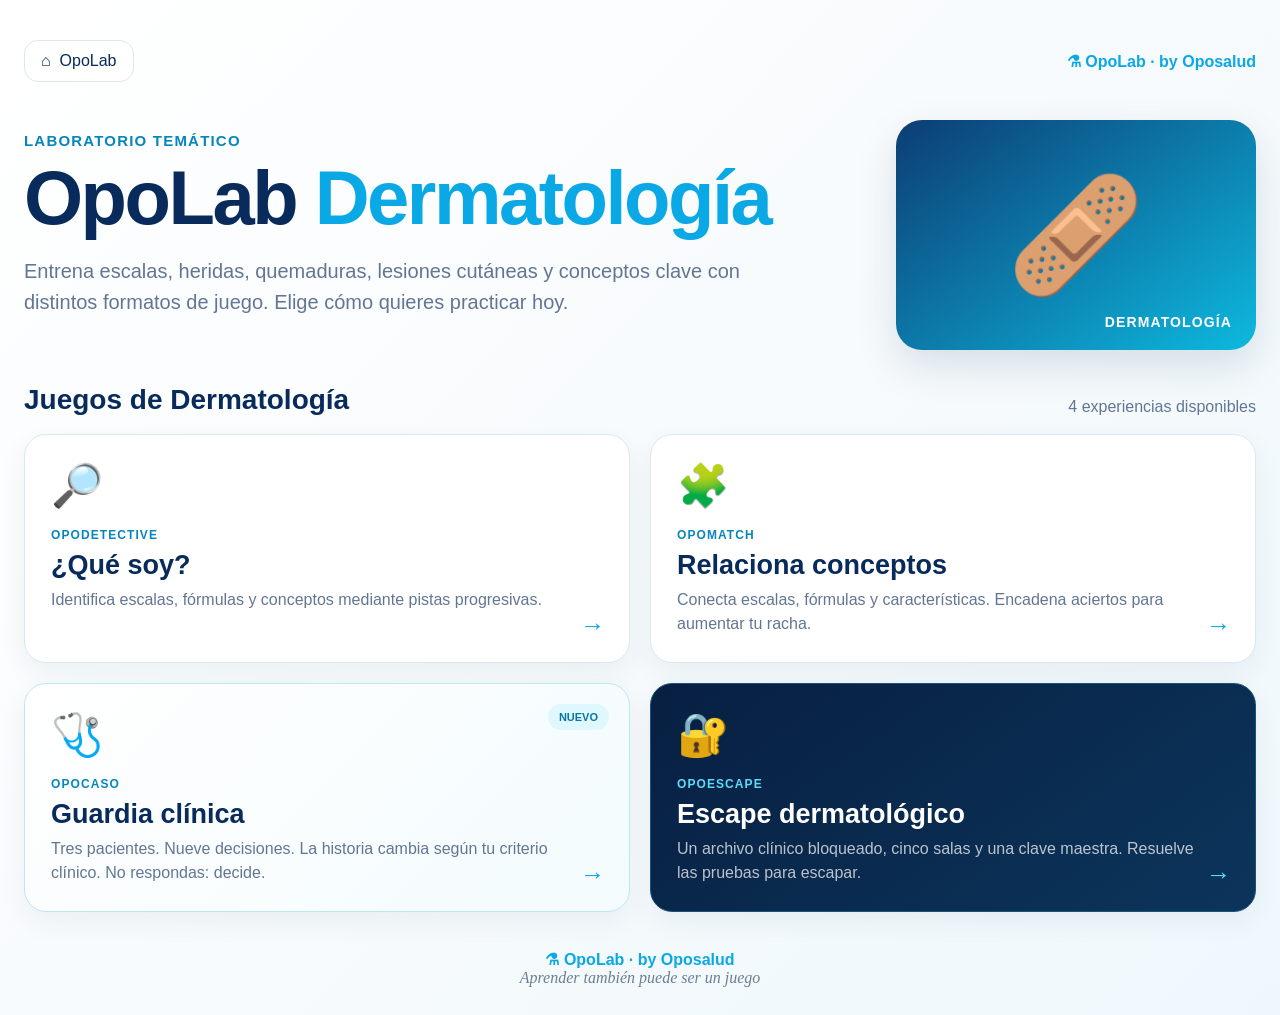
==== dermatologia/index.html @ c5df3581 "Launch OpoCaso from Dermatologia hub" ====
<!doctype html><html lang="es"><head><meta charset="utf-8"><meta name="viewport" content="width=device-width,initial-scale=1"><title>OpoLab Dermatología · by Oposalud</title><style>:root{--navy:#082b5c;--blue:#0aa8e5;--muted:#627694;--bg:#f6fafc;--line:#dce8ef}*{box-sizing:border-box}body{margin:0;background:linear-gradient(135deg,#fff 0%,var(--bg) 58%,#eef8fc 100%);font-family:Inter,"Segoe UI",Arial,sans-serif;color:var(--navy);min-height:100vh}.wrap{width:min(1320px,calc(100% - 48px));margin:0 auto;padding:40px 0 28px}.topbar{display:flex;justify-content:space-between;align-items:center;margin-bottom:38px}.back{color:var(--navy);text-decoration:none;background:white;border:1px solid var(--line);border-radius:14px;padding:11px 16px}.brand{font-weight:900;color:var(--blue)}.hero{display:grid;grid-template-columns:1fr 360px;gap:34px;align-items:center;margin-bottom:34px}.eyebrow{color:#0786bc;font-size:15px;font-weight:900;letter-spacing:.08em;text-transform:uppercase}.hero h1{font-size:clamp(48px,6vw,76px);line-height:.98;margin:12px 0 14px;letter-spacing:-2.5px}.hero h1 span{color:var(--blue)}.hero p{font-size:20px;line-height:1.55;color:var(--muted);max-width:720px}.visual{height:230px;border-radius:26px;background:linear-gradient(145deg,#0c3d74,#0db9df);display:flex;align-items:center;justify-content:center;box-shadow:0 16px 40px rgba(8,43,92,.13);font-size:112px;position:relative}.visual:after{content:'DERMATOLOGÍA';position:absolute;bottom:20px;right:24px;color:white;font-weight:900;letter-spacing:.08em;font-size:14px}.sectionTitle{display:flex;justify-content:space-between;align-items:end;margin:22px 0 18px}.sectionTitle h2{font-size:28px;margin:0}.sectionTitle span{color:var(--muted)}.games{display:grid;grid-template-columns:repeat(2,minmax(0,1fr));gap:20px}.game{display:block;text-decoration:none;background:white;border:1px solid var(--line);border-radius:22px;padding:26px;box-shadow:0 10px 28px rgba(8,43,92,.06);transition:.2s;min-height:210px;position:relative}.game.active:hover{transform:translateY(-3px);box-shadow:0 18px 38px rgba(8,43,92,.10);border-color:#a6dff0}.gameIcon{font-size:42px}.tag{display:inline-block;margin-top:18px;color:#0786bc;font-size:12px;font-weight:900;letter-spacing:.09em;text-transform:uppercase}.game h3{font-size:27px;margin:7px 0;color:var(--navy)}.game p{color:var(--muted);line-height:1.5;margin:0;max-width:520px}.arrow{position:absolute;right:24px;bottom:22px;color:var(--blue);font-size:25px;font-weight:900}.escape{background:linear-gradient(145deg,#071f42,#0c355b);border-color:#1b547b}.escape h3,.escape p{color:white}.escape p{opacity:.72}.escape .tag,.escape .arrow{color:#5cdbfa}.newBadge{position:absolute;right:20px;top:20px;background:#dff8ff;color:#0876a4;border-radius:999px;padding:7px 11px;font-size:11px;font-weight:900}.caseCard{background:linear-gradient(135deg,#fff,#f3fbfd);border-color:#bde7f3}.foot{text-align:center;color:var(--blue);font-weight:900;margin-top:38px}.foot em{display:block;color:#6c7e93;font-family:"Segoe Print","Comic Sans MS",cursive;font-weight:400}@media(max-width:850px){.wrap{width:calc(100% - 28px);padding-top:22px}.hero{grid-template-columns:1fr}.visual{height:180px}.games{grid-template-columns:1fr}}</style></head><body><div class="wrap"><div class="topbar"><a class="back" href="../">⌂ &nbsp;OpoLab</a><div class="brand">⚗ OpoLab · by Oposalud</div></div><section class="hero"><div><div class="eyebrow">Laboratorio temático</div><h1>OpoLab <span>Dermatología</span></h1><p>Entrena escalas, heridas, quemaduras, lesiones cutáneas y conceptos clave con distintos formatos de juego. Elige cómo quieres practicar hoy.</p></div><div class="visual">🩹</div></section><div class="sectionTitle"><h2>Juegos de Dermatología</h2><span>4 experiencias disponibles</span></div><section class="games"><a class="game active" href="../juegos/opodetective-dermatologia/"><div class="gameIcon">🔎</div><div class="tag">OpoDetective</div><h3>¿Qué soy?</h3><p>Identifica escalas, fórmulas y conceptos mediante pistas progresivas.</p><div class="arrow">→</div></a><a class="game active" href="../juegos/opomatch-dermatologia/"><div class="gameIcon">🧩</div><div class="tag">OpoMatch</div><h3>Relaciona conceptos</h3><p>Conecta escalas, fórmulas y características. Encadena aciertos para aumentar tu racha.</p><div class="arrow">→</div></a><a class="game active caseCard" href="../juegos/opocaso-dermatologia/"><span class="newBadge">NUEVO</span><div class="gameIcon">🩺</div><div class="tag">OpoCaso</div><h3>Guardia clínica</h3><p>Tres pacientes. Nueve decisiones. La historia cambia según tu criterio clínico. No respondas: decide.</p><div class="arrow">→</div></a><a class="game active escape" href="../juegos/opoescape-dermatologia/"><div class="gameIcon">🔐</div><div class="tag">OpoEscape</div><h3>Escape dermatológico</h3><p>Un archivo clínico bloqueado, cinco salas y una clave maestra. Resuelve las pruebas para escapar.</p><div class="arrow">→</div></a></section><div class="foot">⚗ OpoLab · by Oposalud<em>Aprender también puede ser un juego</em></div></div></body></html>
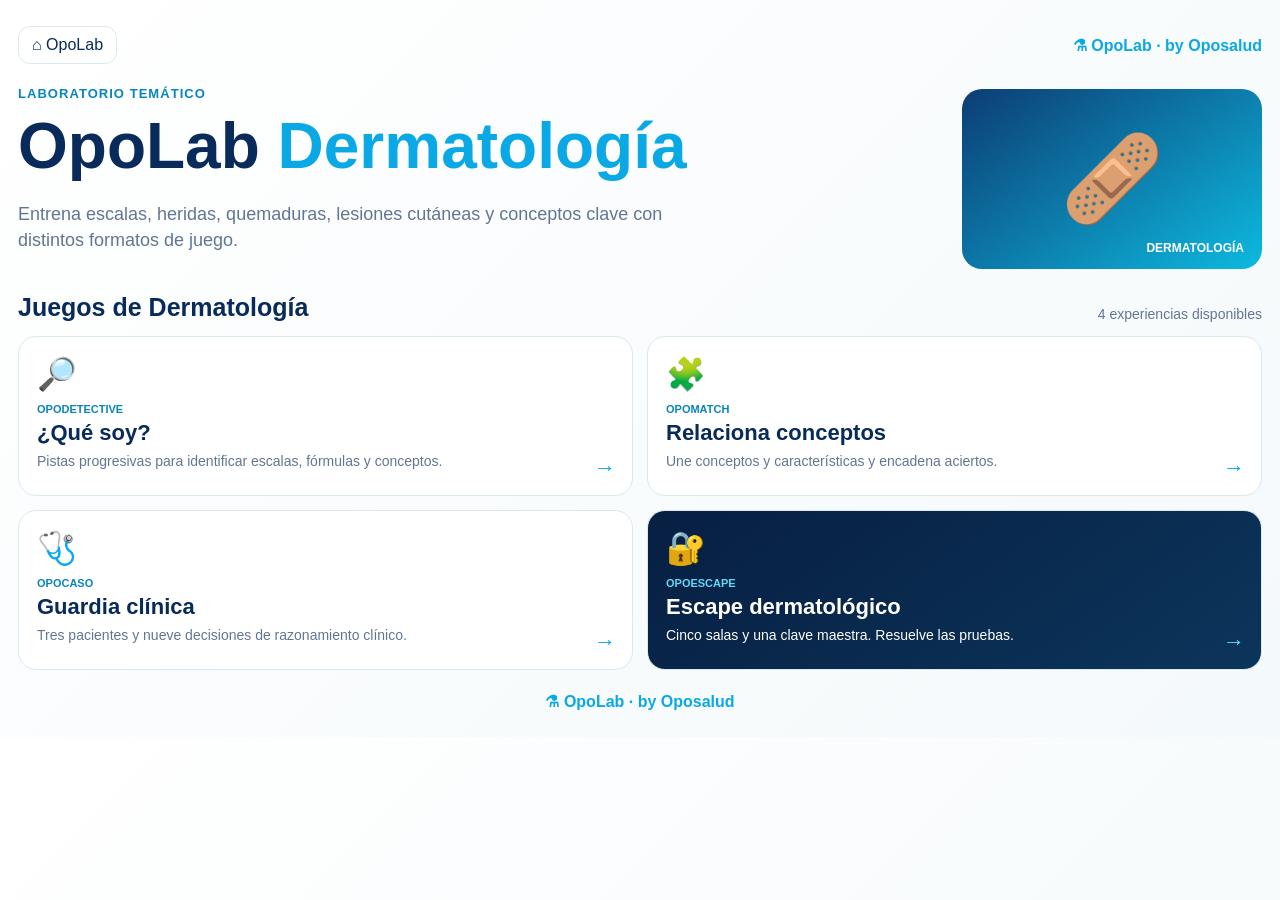
==== commit 0e699104: "Compact Dermatologia hub inside Oposalud" ====
--- a/dermatologia/index.html
+++ b/dermatologia/index.html
@@ -1 +1 @@
-<!doctype html><html lang="es"><head><meta charset="utf-8"><meta name="viewport" content="width=device-width,initial-scale=1"><title>OpoLab Dermatología · by Oposalud</title><style>:root{--navy:#082b5c;--blue:#0aa8e5;--muted:#627694;--bg:#f6fafc;--line:#dce8ef}*{box-sizing:border-box}body{margin:0;background:linear-gradient(135deg,#fff 0%,var(--bg) 58%,#eef8fc 100%);font-family:Inter,"Segoe UI",Arial,sans-serif;color:var(--navy);min-height:100vh}.wrap{width:min(1320px,calc(100% - 48px));margin:0 auto;padding:40px 0 28px}.topbar{display:flex;justify-content:space-between;align-items:center;margin-bottom:38px}.back{color:var(--navy);text-decoration:none;background:white;border:1px solid var(--line);border-radius:14px;padding:11px 16px}.brand{font-weight:900;color:var(--blue)}.hero{display:grid;grid-template-columns:1fr 360px;gap:34px;align-items:center;margin-bottom:34px}.eyebrow{color:#0786bc;font-size:15px;font-weight:900;letter-spacing:.08em;text-transform:uppercase}.hero h1{font-size:clamp(48px,6vw,76px);line-height:.98;margin:12px 0 14px;letter-spacing:-2.5px}.hero h1 span{color:var(--blue)}.hero p{font-size:20px;line-height:1.55;color:var(--muted);max-width:720px}.visual{height:230px;border-radius:26px;background:linear-gradient(145deg,#0c3d74,#0db9df);display:flex;align-items:center;justify-content:center;box-shadow:0 16px 40px rgba(8,43,92,.13);font-size:112px;position:relative}.visual:after{content:'DERMATOLOGÍA';position:absolute;bottom:20px;right:24px;color:white;font-weight:900;letter-spacing:.08em;font-size:14px}.sectionTitle{display:flex;justify-content:space-between;align-items:end;margin:22px 0 18px}.sectionTitle h2{font-size:28px;margin:0}.sectionTitle span{color:var(--muted)}.games{display:grid;grid-template-columns:repeat(2,minmax(0,1fr));gap:20px}.game{display:block;text-decoration:none;background:white;border:1px solid var(--line);border-radius:22px;padding:26px;box-shadow:0 10px 28px rgba(8,43,92,.06);transition:.2s;min-height:210px;position:relative}.game.active:hover{transform:translateY(-3px);box-shadow:0 18px 38px rgba(8,43,92,.10);border-color:#a6dff0}.gameIcon{font-size:42px}.tag{display:inline-block;margin-top:18px;color:#0786bc;font-size:12px;font-weight:900;letter-spacing:.09em;text-transform:uppercase}.game h3{font-size:27px;margin:7px 0;color:var(--navy)}.game p{color:var(--muted);line-height:1.5;margin:0;max-width:520px}.arrow{position:absolute;right:24px;bottom:22px;color:var(--blue);font-size:25px;font-weight:900}.escape{background:linear-gradient(145deg,#071f42,#0c355b);border-color:#1b547b}.escape h3,.escape p{color:white}.escape p{opacity:.72}.escape .tag,.escape .arrow{color:#5cdbfa}.newBadge{position:absolute;right:20px;top:20px;background:#dff8ff;color:#0876a4;border-radius:999px;padding:7px 11px;font-size:11px;font-weight:900}.caseCard{background:linear-gradient(135deg,#fff,#f3fbfd);border-color:#bde7f3}.foot{text-align:center;color:var(--blue);font-weight:900;margin-top:38px}.foot em{display:block;color:#6c7e93;font-family:"Segoe Print","Comic Sans MS",cursive;font-weight:400}@media(max-width:850px){.wrap{width:calc(100% - 28px);padding-top:22px}.hero{grid-template-columns:1fr}.visual{height:180px}.games{grid-template-columns:1fr}}</style></head><body><div class="wrap"><div class="topbar"><a class="back" href="../">⌂ &nbsp;OpoLab</a><div class="brand">⚗ OpoLab · by Oposalud</div></div><section class="hero"><div><div class="eyebrow">Laboratorio temático</div><h1>OpoLab <span>Dermatología</span></h1><p>Entrena escalas, heridas, quemaduras, lesiones cutáneas y conceptos clave con distintos formatos de juego. Elige cómo quieres practicar hoy.</p></div><div class="visual">🩹</div></section><div class="sectionTitle"><h2>Juegos de Dermatología</h2><span>4 experiencias disponibles</span></div><section class="games"><a class="game active" href="../juegos/opodetective-dermatologia/"><div class="gameIcon">🔎</div><div class="tag">OpoDetective</div><h3>¿Qué soy?</h3><p>Identifica escalas, fórmulas y conceptos mediante pistas progresivas.</p><div class="arrow">→</div></a><a class="game active" href="../juegos/opomatch-dermatologia/"><div class="gameIcon">🧩</div><div class="tag">OpoMatch</div><h3>Relaciona conceptos</h3><p>Conecta escalas, fórmulas y características. Encadena aciertos para aumentar tu racha.</p><div class="arrow">→</div></a><a class="game active caseCard" href="../juegos/opocaso-dermatologia/"><span class="newBadge">NUEVO</span><div class="gameIcon">🩺</div><div class="tag">OpoCaso</div><h3>Guardia clínica</h3><p>Tres pacientes. Nueve decisiones. La historia cambia según tu criterio clínico. No respondas: decide.</p><div class="arrow">→</div></a><a class="game active escape" href="../juegos/opoescape-dermatologia/"><div class="gameIcon">🔐</div><div class="tag">OpoEscape</div><h3>Escape dermatológico</h3><p>Un archivo clínico bloqueado, cinco salas y una clave maestra. Resuelve las pruebas para escapar.</p><div class="arrow">→</div></a></section><div class="foot">⚗ OpoLab · by Oposalud<em>Aprender también puede ser un juego</em></div></div></body></html>+<!doctype html><html lang="es"><head><meta charset="utf-8"><meta name="viewport" content="width=device-width,initial-scale=1"><title>OpoLab Dermatología</title><style>:root{--n:#082b5c;--b:#0aa8e5;--m:#627694;--l:#dce8ef}*{box-sizing:border-box}body{margin:0;background:linear-gradient(135deg,#fff,#f4f9fb);font-family:Inter,"Segoe UI",Arial,sans-serif;color:var(--n)}.wrap{width:min(1280px,calc(100% - 36px));margin:auto;padding:26px 0}.topbar{display:flex;justify-content:space-between;align-items:center;margin-bottom:22px}.back{color:var(--n);text-decoration:none;background:#fff;border:1px solid var(--l);border-radius:12px;padding:9px 13px}.brand{color:var(--b);font-weight:900}.hero{display:grid;grid-template-columns:1fr 300px;gap:24px;align-items:center;margin-bottom:22px}.eyebrow{color:#0786bc;font-size:13px;font-weight:900;letter-spacing:.08em}.hero h1{font-size:clamp(42px,5vw,64px);margin:8px 0;color:var(--n)}.hero h1 span{color:var(--b)}.hero p{font-size:18px;line-height:1.45;color:var(--m);max-width:700px}.visual{height:180px;border-radius:20px;background:linear-gradient(145deg,#0c3d74,#0db9df);display:grid;place-items:center;font-size:84px;position:relative}.visual:after{content:'DERMATOLOGÍA';position:absolute;right:18px;bottom:14px;color:#fff;font-size:12px;font-weight:900}.sectionTitle{display:flex;justify-content:space-between;align-items:end;margin:14px 0}.sectionTitle h2{font-size:25px;margin:0}.sectionTitle span{color:var(--m);font-size:14px}.games{display:grid;grid-template-columns:repeat(2,minmax(0,1fr));gap:14px}.game{display:block;text-decoration:none;background:#fff;border:1px solid var(--l);border-radius:18px;padding:18px;min-height:160px;position:relative}.gameIcon{font-size:32px}.tag{display:block;margin-top:10px;color:#0786bc;font-size:11px;font-weight:900}.game h3{font-size:22px;margin:5px 0;color:var(--n)}.game p{color:var(--m);font-size:14px;line-height:1.45;margin:0;padding-right:24px}.arrow{position:absolute;right:16px;bottom:14px;color:var(--b);font-size:22px}.escape{background:linear-gradient(145deg,#071f42,#0c355b)}.escape h3,.escape p{color:#fff}.escape .tag,.escape .arrow{color:#5cdbfa}.foot{text-align:center;color:var(--b);font-weight:900;margin-top:22px}@media(max-width:800px){.hero{grid-template-columns:1fr}.visual{height:130px}.games{grid-template-columns:1fr}}body.embedded .wrap{width:100%;max-width:none;padding:10px 12px}body.embedded .topbar{margin-bottom:10px}body.embedded .brand{display:none}body.embedded .hero{grid-template-columns:1fr 190px;gap:14px;margin-bottom:12px}body.embedded .hero h1{font-size:38px;margin:4px 0}body.embedded .hero p{font-size:14px;line-height:1.35;margin:4px 0}body.embedded .eyebrow{font-size:11px}body.embedded .visual{height:105px;font-size:50px;border-radius:14px}body.embedded .visual:after{font-size:10px;right:10px;bottom:8px}body.embedded .sectionTitle{margin:8px 0}body.embedded .sectionTitle h2{font-size:20px}body.embedded .games{gap:8px}body.embedded .game{min-height:118px;padding:12px;border-radius:14px}body.embedded .gameIcon{font-size:24px}body.embedded .tag{margin-top:5px;font-size:10px}body.embedded .game h3{font-size:18px;margin:3px 0}body.embedded .game p{font-size:12px;line-height:1.3}body.embedded .foot{display:none}</style></head><body><div class="wrap"><div class="topbar"><a class="back" href="../">⌂ OpoLab</a><div class="brand">⚗ OpoLab · by Oposalud</div></div><section class="hero"><div><div class="eyebrow">LABORATORIO TEMÁTICO</div><h1>OpoLab <span>Dermatología</span></h1><p>Entrena escalas, heridas, quemaduras, lesiones cutáneas y conceptos clave con distintos formatos de juego.</p></div><div class="visual">🩹</div></section><div class="sectionTitle"><h2>Juegos de Dermatología</h2><span>4 experiencias disponibles</span></div><section class="games"><a class="game" href="../juegos/opodetective-dermatologia/"><div class="gameIcon">🔎</div><span class="tag">OPODETECTIVE</span><h3>¿Qué soy?</h3><p>Pistas progresivas para identificar escalas, fórmulas y conceptos.</p><div class="arrow">→</div></a><a class="game" href="../juegos/opomatch-dermatologia/"><div class="gameIcon">🧩</div><span class="tag">OPOMATCH</span><h3>Relaciona conceptos</h3><p>Une conceptos y características y encadena aciertos.</p><div class="arrow">→</div></a><a class="game" href="../juegos/opocaso-dermatologia/"><div class="gameIcon">🩺</div><span class="tag">OPOCASO</span><h3>Guardia clínica</h3><p>Tres pacientes y nueve decisiones de razonamiento clínico.</p><div class="arrow">→</div></a><a class="game escape" href="../juegos/opoescape-dermatologia/"><div class="gameIcon">🔐</div><span class="tag">OPOESCAPE</span><h3>Escape dermatológico</h3><p>Cinco salas y una clave maestra. Resuelve las pruebas.</p><div class="arrow">→</div></a></section><div class="foot">⚗ OpoLab · by Oposalud</div></div><script>if(self!==top)document.body.classList.add('embedded')</script></body></html>
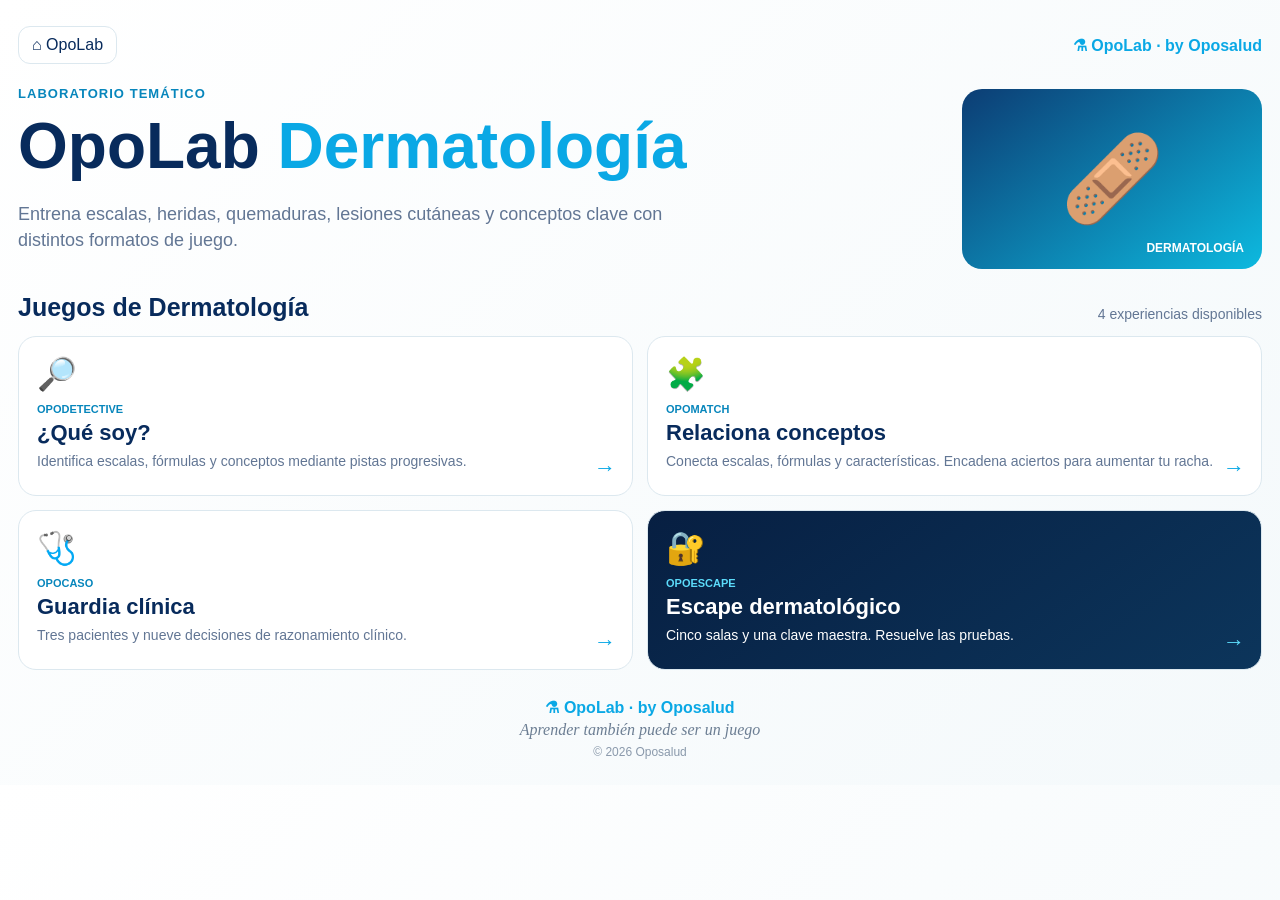
==== commit 329b7e8c: "Restore OpoLab footer and add 2026 to Dermatology hub" ====
--- a/dermatologia/index.html
+++ b/dermatologia/index.html
@@ -1 +1 @@
-<!doctype html><html lang="es"><head><meta charset="utf-8"><meta name="viewport" content="width=device-width,initial-scale=1"><title>OpoLab Dermatología</title><style>:root{--n:#082b5c;--b:#0aa8e5;--m:#627694;--l:#dce8ef}*{box-sizing:border-box}body{margin:0;background:linear-gradient(135deg,#fff,#f4f9fb);font-family:Inter,"Segoe UI",Arial,sans-serif;color:var(--n)}.wrap{width:min(1280px,calc(100% - 36px));margin:auto;padding:26px 0}.topbar{display:flex;justify-content:space-between;align-items:center;margin-bottom:22px}.back{color:var(--n);text-decoration:none;background:#fff;border:1px solid var(--l);border-radius:12px;padding:9px 13px}.brand{color:var(--b);font-weight:900}.hero{display:grid;grid-template-columns:1fr 300px;gap:24px;align-items:center;margin-bottom:22px}.eyebrow{color:#0786bc;font-size:13px;font-weight:900;letter-spacing:.08em}.hero h1{font-size:clamp(42px,5vw,64px);margin:8px 0;color:var(--n)}.hero h1 span{color:var(--b)}.hero p{font-size:18px;line-height:1.45;color:var(--m);max-width:700px}.visual{height:180px;border-radius:20px;background:linear-gradient(145deg,#0c3d74,#0db9df);display:grid;place-items:center;font-size:84px;position:relative}.visual:after{content:'DERMATOLOGÍA';position:absolute;right:18px;bottom:14px;color:#fff;font-size:12px;font-weight:900}.sectionTitle{display:flex;justify-content:space-between;align-items:end;margin:14px 0}.sectionTitle h2{font-size:25px;margin:0}.sectionTitle span{color:var(--m);font-size:14px}.games{display:grid;grid-template-columns:repeat(2,minmax(0,1fr));gap:14px}.game{display:block;text-decoration:none;background:#fff;border:1px solid var(--l);border-radius:18px;padding:18px;min-height:160px;position:relative}.gameIcon{font-size:32px}.tag{display:block;margin-top:10px;color:#0786bc;font-size:11px;font-weight:900}.game h3{font-size:22px;margin:5px 0;color:var(--n)}.game p{color:var(--m);font-size:14px;line-height:1.45;margin:0;padding-right:24px}.arrow{position:absolute;right:16px;bottom:14px;color:var(--b);font-size:22px}.escape{background:linear-gradient(145deg,#071f42,#0c355b)}.escape h3,.escape p{color:#fff}.escape .tag,.escape .arrow{color:#5cdbfa}.foot{text-align:center;color:var(--b);font-weight:900;margin-top:22px}@media(max-width:800px){.hero{grid-template-columns:1fr}.visual{height:130px}.games{grid-template-columns:1fr}}body.embedded .wrap{width:100%;max-width:none;padding:10px 12px}body.embedded .topbar{margin-bottom:10px}body.embedded .brand{display:none}body.embedded .hero{grid-template-columns:1fr 190px;gap:14px;margin-bottom:12px}body.embedded .hero h1{font-size:38px;margin:4px 0}body.embedded .hero p{font-size:14px;line-height:1.35;margin:4px 0}body.embedded .eyebrow{font-size:11px}body.embedded .visual{height:105px;font-size:50px;border-radius:14px}body.embedded .visual:after{font-size:10px;right:10px;bottom:8px}body.embedded .sectionTitle{margin:8px 0}body.embedded .sectionTitle h2{font-size:20px}body.embedded .games{gap:8px}body.embedded .game{min-height:118px;padding:12px;border-radius:14px}body.embedded .gameIcon{font-size:24px}body.embedded .tag{margin-top:5px;font-size:10px}body.embedded .game h3{font-size:18px;margin:3px 0}body.embedded .game p{font-size:12px;line-height:1.3}body.embedded .foot{display:none}</style></head><body><div class="wrap"><div class="topbar"><a class="back" href="../">⌂ OpoLab</a><div class="brand">⚗ OpoLab · by Oposalud</div></div><section class="hero"><div><div class="eyebrow">LABORATORIO TEMÁTICO</div><h1>OpoLab <span>Dermatología</span></h1><p>Entrena escalas, heridas, quemaduras, lesiones cutáneas y conceptos clave con distintos formatos de juego.</p></div><div class="visual">🩹</div></section><div class="sectionTitle"><h2>Juegos de Dermatología</h2><span>4 experiencias disponibles</span></div><section class="games"><a class="game" href="../juegos/opodetective-dermatologia/"><div class="gameIcon">🔎</div><span class="tag">OPODETECTIVE</span><h3>¿Qué soy?</h3><p>Pistas progresivas para identificar escalas, fórmulas y conceptos.</p><div class="arrow">→</div></a><a class="game" href="../juegos/opomatch-dermatologia/"><div class="gameIcon">🧩</div><span class="tag">OPOMATCH</span><h3>Relaciona conceptos</h3><p>Une conceptos y características y encadena aciertos.</p><div class="arrow">→</div></a><a class="game" href="../juegos/opocaso-dermatologia/"><div class="gameIcon">🩺</div><span class="tag">OPOCASO</span><h3>Guardia clínica</h3><p>Tres pacientes y nueve decisiones de razonamiento clínico.</p><div class="arrow">→</div></a><a class="game escape" href="../juegos/opoescape-dermatologia/"><div class="gameIcon">🔐</div><span class="tag">OPOESCAPE</span><h3>Escape dermatológico</h3><p>Cinco salas y una clave maestra. Resuelve las pruebas.</p><div class="arrow">→</div></a></section><div class="foot">⚗ OpoLab · by Oposalud</div></div><script>if(self!==top)document.body.classList.add('embedded')</script></body></html>+<!doctype html><html lang="es"><head><meta charset="utf-8"><meta name="viewport" content="width=device-width,initial-scale=1"><title>OpoLab Dermatología</title><style>:root{--n:#082b5c;--b:#0aa8e5;--m:#627694;--l:#dce8ef}*{box-sizing:border-box}body{margin:0;background:linear-gradient(135deg,#fff,#f4f9fb);font-family:Inter,"Segoe UI",Arial,sans-serif;color:var(--n)}.wrap{width:min(1280px,calc(100% - 36px));margin:auto;padding:26px 0}.topbar{display:flex;justify-content:space-between;align-items:center;margin-bottom:22px}.back{color:var(--n);text-decoration:none;background:#fff;border:1px solid var(--l);border-radius:12px;padding:9px 13px}.brand{color:var(--b);font-weight:900}.hero{display:grid;grid-template-columns:1fr 300px;gap:24px;align-items:center;margin-bottom:22px}.eyebrow{color:#0786bc;font-size:13px;font-weight:900;letter-spacing:.08em}.hero h1{font-size:clamp(42px,5vw,64px);margin:8px 0}.hero h1 span{color:var(--b)}.hero p{font-size:18px;line-height:1.45;color:var(--m);max-width:700px}.visual{height:180px;border-radius:20px;background:linear-gradient(145deg,#0c3d74,#0db9df);display:grid;place-items:center;font-size:84px;position:relative}.visual:after{content:'DERMATOLOGÍA';position:absolute;right:18px;bottom:14px;color:#fff;font-size:12px;font-weight:900}.sectionTitle{display:flex;justify-content:space-between;align-items:end;margin:14px 0}.sectionTitle h2{font-size:25px;margin:0}.sectionTitle span{color:var(--m);font-size:14px}.games{display:grid;grid-template-columns:repeat(2,minmax(0,1fr));gap:14px}.game{display:block;text-decoration:none;background:#fff;border:1px solid var(--l);border-radius:18px;padding:18px;min-height:160px;position:relative}.gameIcon{font-size:32px}.tag{display:block;margin-top:10px;color:#0786bc;font-size:11px;font-weight:900}.game h3{font-size:22px;margin:5px 0;color:var(--n)}.game p{color:var(--m);font-size:14px;line-height:1.45;margin:0;padding-right:24px}.arrow{position:absolute;right:16px;bottom:14px;color:var(--b);font-size:22px}.escape{background:linear-gradient(145deg,#071f42,#0c355b)}.escape h3,.escape p{color:#fff}.escape .tag,.escape .arrow{color:#5cdbfa}.foot{text-align:center;color:var(--b);font-weight:900;margin-top:28px}.foot em{display:block;color:#6c7e93;font-family:"Segoe Print","Comic Sans MS",cursive;font-weight:400;margin-top:4px}.copy{display:block;color:#8a99ab;font-size:12px;font-weight:500;margin-top:6px}@media(max-width:800px){.hero{grid-template-columns:1fr}.visual{height:130px}.games{grid-template-columns:1fr}}body.embedded .wrap{width:100%;max-width:none;padding:10px 12px}body.embedded .topbar{margin-bottom:10px}body.embedded .brand{display:none}body.embedded .hero{grid-template-columns:1fr 190px;gap:14px;margin-bottom:12px}body.embedded .hero h1{font-size:38px;margin:4px 0}body.embedded .hero p{font-size:14px;line-height:1.35;margin:4px 0}body.embedded .eyebrow{font-size:11px}body.embedded .visual{height:105px;font-size:50px;border-radius:14px}body.embedded .visual:after{font-size:10px;right:10px;bottom:8px}body.embedded .sectionTitle{margin:8px 0}body.embedded .sectionTitle h2{font-size:20px}body.embedded .games{gap:8px}body.embedded .game{min-height:118px;padding:12px;border-radius:14px}body.embedded .gameIcon{font-size:24px}body.embedded .tag{margin-top:5px;font-size:10px}body.embedded .game h3{font-size:18px;margin:3px 0}body.embedded .game p{font-size:12px;line-height:1.3}body.embedded .foot{margin-top:18px}</style></head><body><div class="wrap"><div class="topbar"><a class="back" href="../">⌂ OpoLab</a><div class="brand">⚗ OpoLab · by Oposalud</div></div><section class="hero"><div><div class="eyebrow">LABORATORIO TEMÁTICO</div><h1>OpoLab <span>Dermatología</span></h1><p>Entrena escalas, heridas, quemaduras, lesiones cutáneas y conceptos clave con distintos formatos de juego.</p></div><div class="visual">🩹</div></section><div class="sectionTitle"><h2>Juegos de Dermatología</h2><span>4 experiencias disponibles</span></div><section class="games"><a class="game" href="../juegos/opodetective-dermatologia/"><div class="gameIcon">🔎</div><span class="tag">OPODETECTIVE</span><h3>¿Qué soy?</h3><p>Identifica escalas, fórmulas y conceptos mediante pistas progresivas.</p><div class="arrow">→</div></a><a class="game" href="../juegos/opomatch-dermatologia/"><div class="gameIcon">🧩</div><span class="tag">OPOMATCH</span><h3>Relaciona conceptos</h3><p>Conecta escalas, fórmulas y características. Encadena aciertos para aumentar tu racha.</p><div class="arrow">→</div></a><a class="game" href="../juegos/opocaso-dermatologia/"><div class="gameIcon">🩺</div><span class="tag">OPOCASO</span><h3>Guardia clínica</h3><p>Tres pacientes y nueve decisiones de razonamiento clínico.</p><div class="arrow">→</div></a><a class="game escape" href="../juegos/opoescape-dermatologia/"><div class="gameIcon">🔐</div><span class="tag">OPOESCAPE</span><h3>Escape dermatológico</h3><p>Cinco salas y una clave maestra. Resuelve las pruebas.</p><div class="arrow">→</div></a></section><div class="foot">⚗ OpoLab · by Oposalud<em>Aprender también puede ser un juego</em><span class="copy">© 2026 Oposalud</span></div></div><script>if(self!==top)document.body.classList.add('embedded')</script></body></html>
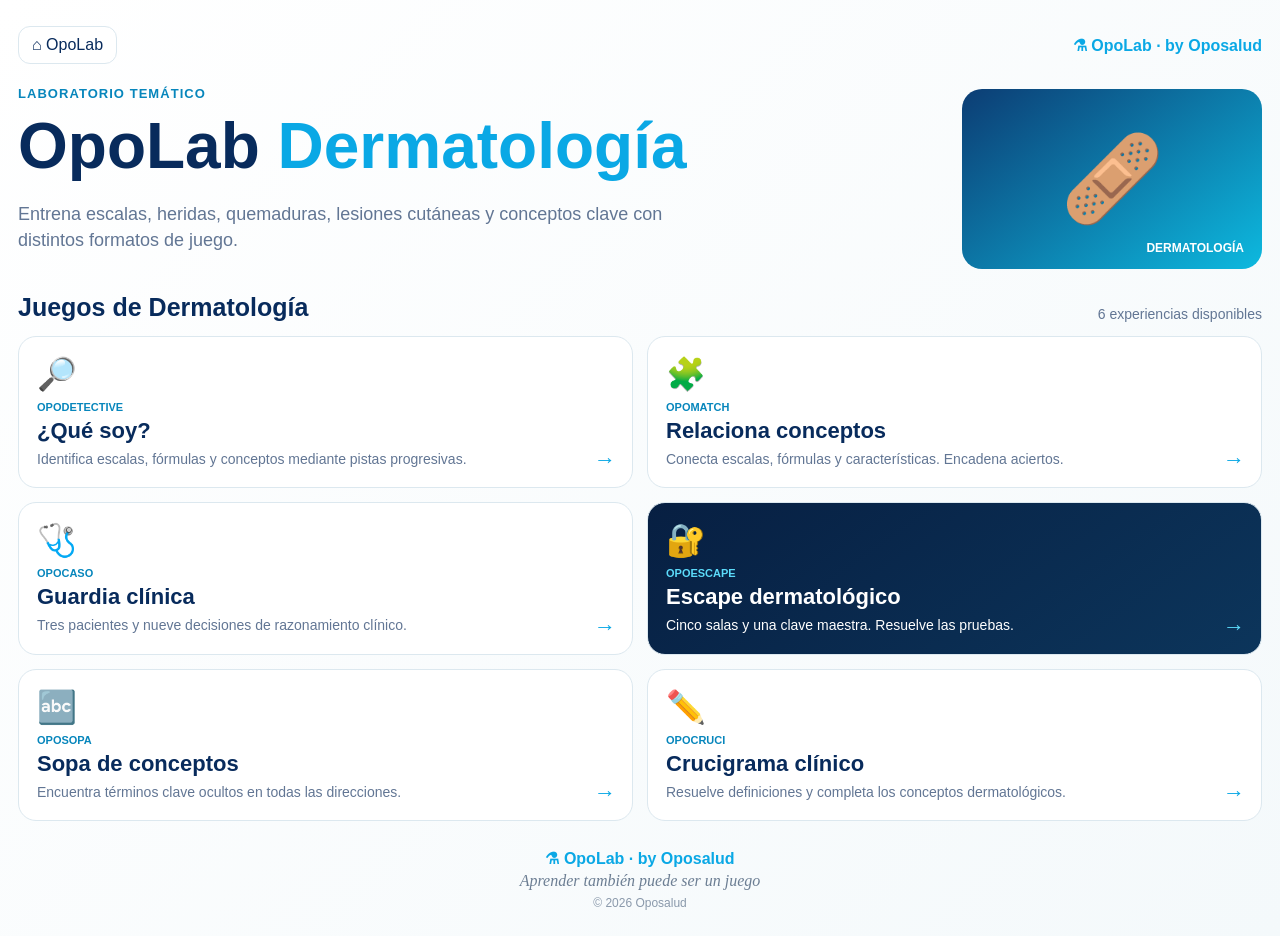
==== commit e48c7b1a: "Add OpoSopa and OpoCruci to Dermatologia hub" ====
--- a/dermatologia/index.html
+++ b/dermatologia/index.html
@@ -1 +1 @@
-<!doctype html><html lang="es"><head><meta charset="utf-8"><meta name="viewport" content="width=device-width,initial-scale=1"><title>OpoLab Dermatología</title><style>:root{--n:#082b5c;--b:#0aa8e5;--m:#627694;--l:#dce8ef}*{box-sizing:border-box}body{margin:0;background:linear-gradient(135deg,#fff,#f4f9fb);font-family:Inter,"Segoe UI",Arial,sans-serif;color:var(--n)}.wrap{width:min(1280px,calc(100% - 36px));margin:auto;padding:26px 0}.topbar{display:flex;justify-content:space-between;align-items:center;margin-bottom:22px}.back{color:var(--n);text-decoration:none;background:#fff;border:1px solid var(--l);border-radius:12px;padding:9px 13px}.brand{color:var(--b);font-weight:900}.hero{display:grid;grid-template-columns:1fr 300px;gap:24px;align-items:center;margin-bottom:22px}.eyebrow{color:#0786bc;font-size:13px;font-weight:900;letter-spacing:.08em}.hero h1{font-size:clamp(42px,5vw,64px);margin:8px 0}.hero h1 span{color:var(--b)}.hero p{font-size:18px;line-height:1.45;color:var(--m);max-width:700px}.visual{height:180px;border-radius:20px;background:linear-gradient(145deg,#0c3d74,#0db9df);display:grid;place-items:center;font-size:84px;position:relative}.visual:after{content:'DERMATOLOGÍA';position:absolute;right:18px;bottom:14px;color:#fff;font-size:12px;font-weight:900}.sectionTitle{display:flex;justify-content:space-between;align-items:end;margin:14px 0}.sectionTitle h2{font-size:25px;margin:0}.sectionTitle span{color:var(--m);font-size:14px}.games{display:grid;grid-template-columns:repeat(2,minmax(0,1fr));gap:14px}.game{display:block;text-decoration:none;background:#fff;border:1px solid var(--l);border-radius:18px;padding:18px;min-height:160px;position:relative}.gameIcon{font-size:32px}.tag{display:block;margin-top:10px;color:#0786bc;font-size:11px;font-weight:900}.game h3{font-size:22px;margin:5px 0;color:var(--n)}.game p{color:var(--m);font-size:14px;line-height:1.45;margin:0;padding-right:24px}.arrow{position:absolute;right:16px;bottom:14px;color:var(--b);font-size:22px}.escape{background:linear-gradient(145deg,#071f42,#0c355b)}.escape h3,.escape p{color:#fff}.escape .tag,.escape .arrow{color:#5cdbfa}.foot{text-align:center;color:var(--b);font-weight:900;margin-top:28px}.foot em{display:block;color:#6c7e93;font-family:"Segoe Print","Comic Sans MS",cursive;font-weight:400;margin-top:4px}.copy{display:block;color:#8a99ab;font-size:12px;font-weight:500;margin-top:6px}@media(max-width:800px){.hero{grid-template-columns:1fr}.visual{height:130px}.games{grid-template-columns:1fr}}body.embedded .wrap{width:100%;max-width:none;padding:10px 12px}body.embedded .topbar{margin-bottom:10px}body.embedded .brand{display:none}body.embedded .hero{grid-template-columns:1fr 190px;gap:14px;margin-bottom:12px}body.embedded .hero h1{font-size:38px;margin:4px 0}body.embedded .hero p{font-size:14px;line-height:1.35;margin:4px 0}body.embedded .eyebrow{font-size:11px}body.embedded .visual{height:105px;font-size:50px;border-radius:14px}body.embedded .visual:after{font-size:10px;right:10px;bottom:8px}body.embedded .sectionTitle{margin:8px 0}body.embedded .sectionTitle h2{font-size:20px}body.embedded .games{gap:8px}body.embedded .game{min-height:118px;padding:12px;border-radius:14px}body.embedded .gameIcon{font-size:24px}body.embedded .tag{margin-top:5px;font-size:10px}body.embedded .game h3{font-size:18px;margin:3px 0}body.embedded .game p{font-size:12px;line-height:1.3}body.embedded .foot{margin-top:18px}</style></head><body><div class="wrap"><div class="topbar"><a class="back" href="../">⌂ OpoLab</a><div class="brand">⚗ OpoLab · by Oposalud</div></div><section class="hero"><div><div class="eyebrow">LABORATORIO TEMÁTICO</div><h1>OpoLab <span>Dermatología</span></h1><p>Entrena escalas, heridas, quemaduras, lesiones cutáneas y conceptos clave con distintos formatos de juego.</p></div><div class="visual">🩹</div></section><div class="sectionTitle"><h2>Juegos de Dermatología</h2><span>4 experiencias disponibles</span></div><section class="games"><a class="game" href="../juegos/opodetective-dermatologia/"><div class="gameIcon">🔎</div><span class="tag">OPODETECTIVE</span><h3>¿Qué soy?</h3><p>Identifica escalas, fórmulas y conceptos mediante pistas progresivas.</p><div class="arrow">→</div></a><a class="game" href="../juegos/opomatch-dermatologia/"><div class="gameIcon">🧩</div><span class="tag">OPOMATCH</span><h3>Relaciona conceptos</h3><p>Conecta escalas, fórmulas y características. Encadena aciertos para aumentar tu racha.</p><div class="arrow">→</div></a><a class="game" href="../juegos/opocaso-dermatologia/"><div class="gameIcon">🩺</div><span class="tag">OPOCASO</span><h3>Guardia clínica</h3><p>Tres pacientes y nueve decisiones de razonamiento clínico.</p><div class="arrow">→</div></a><a class="game escape" href="../juegos/opoescape-dermatologia/"><div class="gameIcon">🔐</div><span class="tag">OPOESCAPE</span><h3>Escape dermatológico</h3><p>Cinco salas y una clave maestra. Resuelve las pruebas.</p><div class="arrow">→</div></a></section><div class="foot">⚗ OpoLab · by Oposalud<em>Aprender también puede ser un juego</em><span class="copy">© 2026 Oposalud</span></div></div><script>if(self!==top)document.body.classList.add('embedded')</script></body></html>+<!doctype html><html lang="es"><head><meta charset="utf-8"><meta name="viewport" content="width=device-width,initial-scale=1"><title>OpoLab Dermatología</title><style>:root{--n:#082b5c;--b:#0aa8e5;--m:#627694;--l:#dce8ef}*{box-sizing:border-box}body{margin:0;background:linear-gradient(135deg,#fff,#f4f9fb);font-family:Inter,"Segoe UI",Arial,sans-serif;color:var(--n)}.wrap{width:min(1280px,calc(100% - 36px));margin:auto;padding:26px 0}.topbar{display:flex;justify-content:space-between;align-items:center;margin-bottom:22px}.back{color:var(--n);text-decoration:none;background:#fff;border:1px solid var(--l);border-radius:12px;padding:9px 13px}.brand{color:var(--b);font-weight:900}.hero{display:grid;grid-template-columns:1fr 300px;gap:24px;align-items:center;margin-bottom:22px}.eyebrow{color:#0786bc;font-size:13px;font-weight:900;letter-spacing:.08em}.hero h1{font-size:clamp(42px,5vw,64px);margin:8px 0}.hero h1 span{color:var(--b)}.hero p{font-size:18px;line-height:1.45;color:var(--m);max-width:700px}.visual{height:180px;border-radius:20px;background:linear-gradient(145deg,#0c3d74,#0db9df);display:grid;place-items:center;font-size:84px;position:relative}.visual:after{content:'DERMATOLOGÍA';position:absolute;right:18px;bottom:14px;color:#fff;font-size:12px;font-weight:900}.sectionTitle{display:flex;justify-content:space-between;align-items:end;margin:14px 0}.sectionTitle h2{font-size:25px;margin:0}.sectionTitle span{color:var(--m);font-size:14px}.games{display:grid;grid-template-columns:repeat(2,minmax(0,1fr));gap:14px}.game{display:block;text-decoration:none;background:#fff;border:1px solid var(--l);border-radius:18px;padding:18px;min-height:150px;position:relative}.gameIcon{font-size:32px}.tag{display:block;margin-top:8px;color:#0786bc;font-size:11px;font-weight:900}.game h3{font-size:22px;margin:5px 0;color:var(--n)}.game p{color:var(--m);font-size:14px;line-height:1.45;margin:0;padding-right:24px}.arrow{position:absolute;right:16px;bottom:14px;color:var(--b);font-size:22px}.escape{background:linear-gradient(145deg,#071f42,#0c355b)}.escape h3,.escape p{color:#fff}.escape .tag,.escape .arrow{color:#5cdbfa}.foot{text-align:center;color:var(--b);font-weight:900;margin-top:28px}.foot em{display:block;color:#6c7e93;font-family:"Segoe Print","Comic Sans MS",cursive;font-weight:400;margin-top:4px}.copy{display:block;color:#8a99ab;font-size:12px;font-weight:500;margin-top:6px}@media(max-width:800px){.hero{grid-template-columns:1fr}.visual{height:130px}.games{grid-template-columns:1fr}}body.embedded .wrap{width:100%;max-width:none;padding:10px 12px}body.embedded .topbar{margin-bottom:10px}body.embedded .brand{display:none}body.embedded .hero{grid-template-columns:1fr 190px;gap:14px;margin-bottom:12px}body.embedded .hero h1{font-size:38px;margin:4px 0}body.embedded .hero p{font-size:14px;line-height:1.35;margin:4px 0}body.embedded .eyebrow{font-size:11px}body.embedded .visual{height:105px;font-size:50px;border-radius:14px}body.embedded .visual:after{font-size:10px;right:10px;bottom:8px}body.embedded .sectionTitle{margin:8px 0}body.embedded .sectionTitle h2{font-size:20px}body.embedded .games{gap:8px}body.embedded .game{min-height:118px;padding:12px;border-radius:14px}body.embedded .gameIcon{font-size:24px}body.embedded .tag{margin-top:5px;font-size:10px}body.embedded .game h3{font-size:18px;margin:3px 0}body.embedded .game p{font-size:12px;line-height:1.3}body.embedded .foot{margin-top:18px}</style></head><body><div class="wrap"><div class="topbar"><a class="back" href="../">⌂ OpoLab</a><div class="brand">⚗ OpoLab · by Oposalud</div></div><section class="hero"><div><div class="eyebrow">LABORATORIO TEMÁTICO</div><h1>OpoLab <span>Dermatología</span></h1><p>Entrena escalas, heridas, quemaduras, lesiones cutáneas y conceptos clave con distintos formatos de juego.</p></div><div class="visual">🩹</div></section><div class="sectionTitle"><h2>Juegos de Dermatología</h2><span>6 experiencias disponibles</span></div><section class="games"><a class="game" href="../juegos/opodetective-dermatologia/?v=c7fb593"><div class="gameIcon">🔎</div><span class="tag">OPODETECTIVE</span><h3>¿Qué soy?</h3><p>Identifica escalas, fórmulas y conceptos mediante pistas progresivas.</p><div class="arrow">→</div></a><a class="game" href="../juegos/opomatch-dermatologia/?v=20260904"><div class="gameIcon">🧩</div><span class="tag">OPOMATCH</span><h3>Relaciona conceptos</h3><p>Conecta escalas, fórmulas y características. Encadena aciertos.</p><div class="arrow">→</div></a><a class="game" href="../juegos/opocaso-dermatologia/?v=f59f9a9"><div class="gameIcon">🩺</div><span class="tag">OPOCASO</span><h3>Guardia clínica</h3><p>Tres pacientes y nueve decisiones de razonamiento clínico.</p><div class="arrow">→</div></a><a class="game escape" href="../juegos/opoescape-dermatologia/?v=a2d5cb7"><div class="gameIcon">🔐</div><span class="tag">OPOESCAPE</span><h3>Escape dermatológico</h3><p>Cinco salas y una clave maestra. Resuelve las pruebas.</p><div class="arrow">→</div></a><a class="game" href="../juegos/oposopa-dermatologia/"><div class="gameIcon">🔤</div><span class="tag">OPOSOPA</span><h3>Sopa de conceptos</h3><p>Encuentra términos clave ocultos en todas las direcciones.</p><div class="arrow">→</div></a><a class="game" href="../juegos/opocruci-dermatologia/"><div class="gameIcon">✏️</div><span class="tag">OPOCRUCI</span><h3>Crucigrama clínico</h3><p>Resuelve definiciones y completa los conceptos dermatológicos.</p><div class="arrow">→</div></a></section><div class="foot">⚗ OpoLab · by Oposalud<em>Aprender también puede ser un juego</em><span class="copy">© 2026 Oposalud</span></div></div><script>if(self!==top)document.body.classList.add('embedded')</script></body></html>
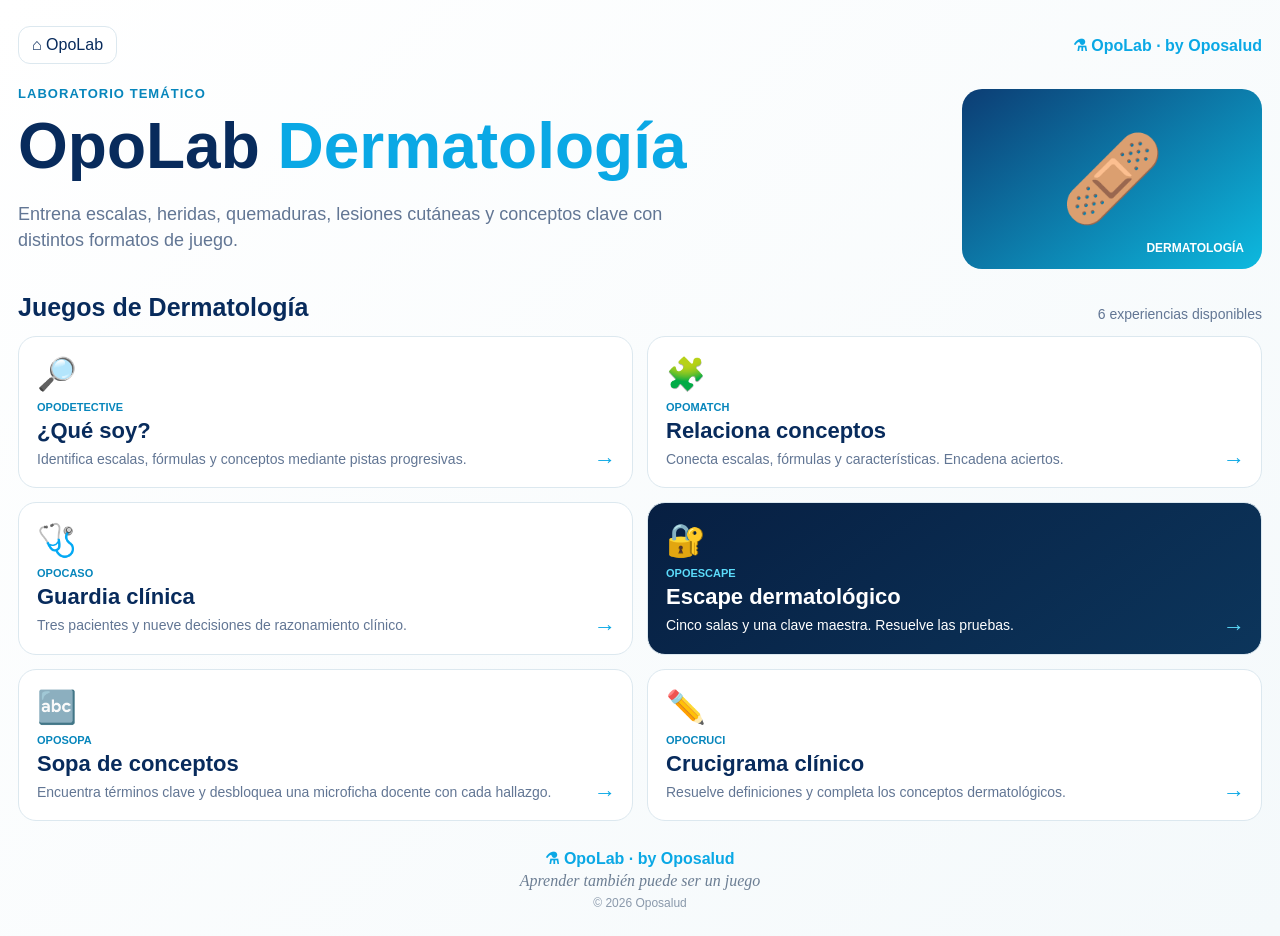
==== commit fe85b587: "Force latest OpoSopa version from Dermatologia hub" ====
--- a/dermatologia/index.html
+++ b/dermatologia/index.html
@@ -1 +1 @@
-<!doctype html><html lang="es"><head><meta charset="utf-8"><meta name="viewport" content="width=device-width,initial-scale=1"><title>OpoLab Dermatología</title><style>:root{--n:#082b5c;--b:#0aa8e5;--m:#627694;--l:#dce8ef}*{box-sizing:border-box}body{margin:0;background:linear-gradient(135deg,#fff,#f4f9fb);font-family:Inter,"Segoe UI",Arial,sans-serif;color:var(--n)}.wrap{width:min(1280px,calc(100% - 36px));margin:auto;padding:26px 0}.topbar{display:flex;justify-content:space-between;align-items:center;margin-bottom:22px}.back{color:var(--n);text-decoration:none;background:#fff;border:1px solid var(--l);border-radius:12px;padding:9px 13px}.brand{color:var(--b);font-weight:900}.hero{display:grid;grid-template-columns:1fr 300px;gap:24px;align-items:center;margin-bottom:22px}.eyebrow{color:#0786bc;font-size:13px;font-weight:900;letter-spacing:.08em}.hero h1{font-size:clamp(42px,5vw,64px);margin:8px 0}.hero h1 span{color:var(--b)}.hero p{font-size:18px;line-height:1.45;color:var(--m);max-width:700px}.visual{height:180px;border-radius:20px;background:linear-gradient(145deg,#0c3d74,#0db9df);display:grid;place-items:center;font-size:84px;position:relative}.visual:after{content:'DERMATOLOGÍA';position:absolute;right:18px;bottom:14px;color:#fff;font-size:12px;font-weight:900}.sectionTitle{display:flex;justify-content:space-between;align-items:end;margin:14px 0}.sectionTitle h2{font-size:25px;margin:0}.sectionTitle span{color:var(--m);font-size:14px}.games{display:grid;grid-template-columns:repeat(2,minmax(0,1fr));gap:14px}.game{display:block;text-decoration:none;background:#fff;border:1px solid var(--l);border-radius:18px;padding:18px;min-height:150px;position:relative}.gameIcon{font-size:32px}.tag{display:block;margin-top:8px;color:#0786bc;font-size:11px;font-weight:900}.game h3{font-size:22px;margin:5px 0;color:var(--n)}.game p{color:var(--m);font-size:14px;line-height:1.45;margin:0;padding-right:24px}.arrow{position:absolute;right:16px;bottom:14px;color:var(--b);font-size:22px}.escape{background:linear-gradient(145deg,#071f42,#0c355b)}.escape h3,.escape p{color:#fff}.escape .tag,.escape .arrow{color:#5cdbfa}.foot{text-align:center;color:var(--b);font-weight:900;margin-top:28px}.foot em{display:block;color:#6c7e93;font-family:"Segoe Print","Comic Sans MS",cursive;font-weight:400;margin-top:4px}.copy{display:block;color:#8a99ab;font-size:12px;font-weight:500;margin-top:6px}@media(max-width:800px){.hero{grid-template-columns:1fr}.visual{height:130px}.games{grid-template-columns:1fr}}body.embedded .wrap{width:100%;max-width:none;padding:10px 12px}body.embedded .topbar{margin-bottom:10px}body.embedded .brand{display:none}body.embedded .hero{grid-template-columns:1fr 190px;gap:14px;margin-bottom:12px}body.embedded .hero h1{font-size:38px;margin:4px 0}body.embedded .hero p{font-size:14px;line-height:1.35;margin:4px 0}body.embedded .eyebrow{font-size:11px}body.embedded .visual{height:105px;font-size:50px;border-radius:14px}body.embedded .visual:after{font-size:10px;right:10px;bottom:8px}body.embedded .sectionTitle{margin:8px 0}body.embedded .sectionTitle h2{font-size:20px}body.embedded .games{gap:8px}body.embedded .game{min-height:118px;padding:12px;border-radius:14px}body.embedded .gameIcon{font-size:24px}body.embedded .tag{margin-top:5px;font-size:10px}body.embedded .game h3{font-size:18px;margin:3px 0}body.embedded .game p{font-size:12px;line-height:1.3}body.embedded .foot{margin-top:18px}</style></head><body><div class="wrap"><div class="topbar"><a class="back" href="../">⌂ OpoLab</a><div class="brand">⚗ OpoLab · by Oposalud</div></div><section class="hero"><div><div class="eyebrow">LABORATORIO TEMÁTICO</div><h1>OpoLab <span>Dermatología</span></h1><p>Entrena escalas, heridas, quemaduras, lesiones cutáneas y conceptos clave con distintos formatos de juego.</p></div><div class="visual">🩹</div></section><div class="sectionTitle"><h2>Juegos de Dermatología</h2><span>6 experiencias disponibles</span></div><section class="games"><a class="game" href="../juegos/opodetective-dermatologia/?v=c7fb593"><div class="gameIcon">🔎</div><span class="tag">OPODETECTIVE</span><h3>¿Qué soy?</h3><p>Identifica escalas, fórmulas y conceptos mediante pistas progresivas.</p><div class="arrow">→</div></a><a class="game" href="../juegos/opomatch-dermatologia/?v=20260904"><div class="gameIcon">🧩</div><span class="tag">OPOMATCH</span><h3>Relaciona conceptos</h3><p>Conecta escalas, fórmulas y características. Encadena aciertos.</p><div class="arrow">→</div></a><a class="game" href="../juegos/opocaso-dermatologia/?v=f59f9a9"><div class="gameIcon">🩺</div><span class="tag">OPOCASO</span><h3>Guardia clínica</h3><p>Tres pacientes y nueve decisiones de razonamiento clínico.</p><div class="arrow">→</div></a><a class="game escape" href="../juegos/opoescape-dermatologia/?v=a2d5cb7"><div class="gameIcon">🔐</div><span class="tag">OPOESCAPE</span><h3>Escape dermatológico</h3><p>Cinco salas y una clave maestra. Resuelve las pruebas.</p><div class="arrow">→</div></a><a class="game" href="../juegos/oposopa-dermatologia/"><div class="gameIcon">🔤</div><span class="tag">OPOSOPA</span><h3>Sopa de conceptos</h3><p>Encuentra términos clave ocultos en todas las direcciones.</p><div class="arrow">→</div></a><a class="game" href="../juegos/opocruci-dermatologia/"><div class="gameIcon">✏️</div><span class="tag">OPOCRUCI</span><h3>Crucigrama clínico</h3><p>Resuelve definiciones y completa los conceptos dermatológicos.</p><div class="arrow">→</div></a></section><div class="foot">⚗ OpoLab · by Oposalud<em>Aprender también puede ser un juego</em><span class="copy">© 2026 Oposalud</span></div></div><script>if(self!==top)document.body.classList.add('embedded')</script></body></html>+<!doctype html><html lang="es"><head><meta charset="utf-8"><meta name="viewport" content="width=device-width,initial-scale=1"><title>OpoLab Dermatología</title><style>:root{--n:#082b5c;--b:#0aa8e5;--m:#627694;--l:#dce8ef}*{box-sizing:border-box}body{margin:0;background:linear-gradient(135deg,#fff,#f4f9fb);font-family:Inter,"Segoe UI",Arial,sans-serif;color:var(--n)}.wrap{width:min(1280px,calc(100% - 36px));margin:auto;padding:26px 0}.topbar{display:flex;justify-content:space-between;align-items:center;margin-bottom:22px}.back{color:var(--n);text-decoration:none;background:#fff;border:1px solid var(--l);border-radius:12px;padding:9px 13px}.brand{color:var(--b);font-weight:900}.hero{display:grid;grid-template-columns:1fr 300px;gap:24px;align-items:center;margin-bottom:22px}.eyebrow{color:#0786bc;font-size:13px;font-weight:900;letter-spacing:.08em}.hero h1{font-size:clamp(42px,5vw,64px);margin:8px 0}.hero h1 span{color:var(--b)}.hero p{font-size:18px;line-height:1.45;color:var(--m);max-width:700px}.visual{height:180px;border-radius:20px;background:linear-gradient(145deg,#0c3d74,#0db9df);display:grid;place-items:center;font-size:84px;position:relative}.visual:after{content:'DERMATOLOGÍA';position:absolute;right:18px;bottom:14px;color:#fff;font-size:12px;font-weight:900}.sectionTitle{display:flex;justify-content:space-between;align-items:end;margin:14px 0}.sectionTitle h2{font-size:25px;margin:0}.sectionTitle span{color:var(--m);font-size:14px}.games{display:grid;grid-template-columns:repeat(2,minmax(0,1fr));gap:14px}.game{display:block;text-decoration:none;background:#fff;border:1px solid var(--l);border-radius:18px;padding:18px;min-height:150px;position:relative}.gameIcon{font-size:32px}.tag{display:block;margin-top:8px;color:#0786bc;font-size:11px;font-weight:900}.game h3{font-size:22px;margin:5px 0;color:var(--n)}.game p{color:var(--m);font-size:14px;line-height:1.45;margin:0;padding-right:24px}.arrow{position:absolute;right:16px;bottom:14px;color:var(--b);font-size:22px}.escape{background:linear-gradient(145deg,#071f42,#0c355b)}.escape h3,.escape p{color:#fff}.escape .tag,.escape .arrow{color:#5cdbfa}.foot{text-align:center;color:var(--b);font-weight:900;margin-top:28px}.foot em{display:block;color:#6c7e93;font-family:"Segoe Print","Comic Sans MS",cursive;font-weight:400;margin-top:4px}.copy{display:block;color:#8a99ab;font-size:12px;font-weight:500;margin-top:6px}@media(max-width:800px){.hero{grid-template-columns:1fr}.visual{height:130px}.games{grid-template-columns:1fr}}body.embedded .wrap{width:100%;max-width:none;padding:10px 12px}body.embedded .topbar{margin-bottom:10px}body.embedded .brand{display:none}body.embedded .hero{grid-template-columns:1fr 190px;gap:14px;margin-bottom:12px}body.embedded .hero h1{font-size:38px;margin:4px 0}body.embedded .hero p{font-size:14px;line-height:1.35;margin:4px 0}body.embedded .eyebrow{font-size:11px}body.embedded .visual{height:105px;font-size:50px;border-radius:14px}body.embedded .visual:after{font-size:10px;right:10px;bottom:8px}body.embedded .sectionTitle{margin:8px 0}body.embedded .sectionTitle h2{font-size:20px}body.embedded .games{gap:8px}body.embedded .game{min-height:118px;padding:12px;border-radius:14px}body.embedded .gameIcon{font-size:24px}body.embedded .tag{margin-top:5px;font-size:10px}body.embedded .game h3{font-size:18px;margin:3px 0}body.embedded .game p{font-size:12px;line-height:1.3}body.embedded .foot{margin-top:18px}</style></head><body><div class="wrap"><div class="topbar"><a class="back" href="../">⌂ OpoLab</a><div class="brand">⚗ OpoLab · by Oposalud</div></div><section class="hero"><div><div class="eyebrow">LABORATORIO TEMÁTICO</div><h1>OpoLab <span>Dermatología</span></h1><p>Entrena escalas, heridas, quemaduras, lesiones cutáneas y conceptos clave con distintos formatos de juego.</p></div><div class="visual">🩹</div></section><div class="sectionTitle"><h2>Juegos de Dermatología</h2><span>6 experiencias disponibles</span></div><section class="games"><a class="game" href="../juegos/opodetective-dermatologia/?v=c7fb593"><div class="gameIcon">🔎</div><span class="tag">OPODETECTIVE</span><h3>¿Qué soy?</h3><p>Identifica escalas, fórmulas y conceptos mediante pistas progresivas.</p><div class="arrow">→</div></a><a class="game" href="../juegos/opomatch-dermatologia/?v=20260904"><div class="gameIcon">🧩</div><span class="tag">OPOMATCH</span><h3>Relaciona conceptos</h3><p>Conecta escalas, fórmulas y características. Encadena aciertos.</p><div class="arrow">→</div></a><a class="game" href="../juegos/opocaso-dermatologia/?v=f59f9a9"><div class="gameIcon">🩺</div><span class="tag">OPOCASO</span><h3>Guardia clínica</h3><p>Tres pacientes y nueve decisiones de razonamiento clínico.</p><div class="arrow">→</div></a><a class="game escape" href="../juegos/opoescape-dermatologia/?v=a2d5cb7"><div class="gameIcon">🔐</div><span class="tag">OPOESCAPE</span><h3>Escape dermatológico</h3><p>Cinco salas y una clave maestra. Resuelve las pruebas.</p><div class="arrow">→</div></a><a class="game" href="../juegos/oposopa-dermatologia/?v=3f319b0"><div class="gameIcon">🔤</div><span class="tag">OPOSOPA</span><h3>Sopa de conceptos</h3><p>Encuentra términos clave y desbloquea una microficha docente con cada hallazgo.</p><div class="arrow">→</div></a><a class="game" href="../juegos/opocruci-dermatologia/?v=3252726"><div class="gameIcon">✏️</div><span class="tag">OPOCRUCI</span><h3>Crucigrama clínico</h3><p>Resuelve definiciones y completa los conceptos dermatológicos.</p><div class="arrow">→</div></a></section><div class="foot">⚗ OpoLab · by Oposalud<em>Aprender también puede ser un juego</em><span class="copy">© 2026 Oposalud</span></div></div><script>if(self!==top)document.body.classList.add('embedded')</script></body></html>
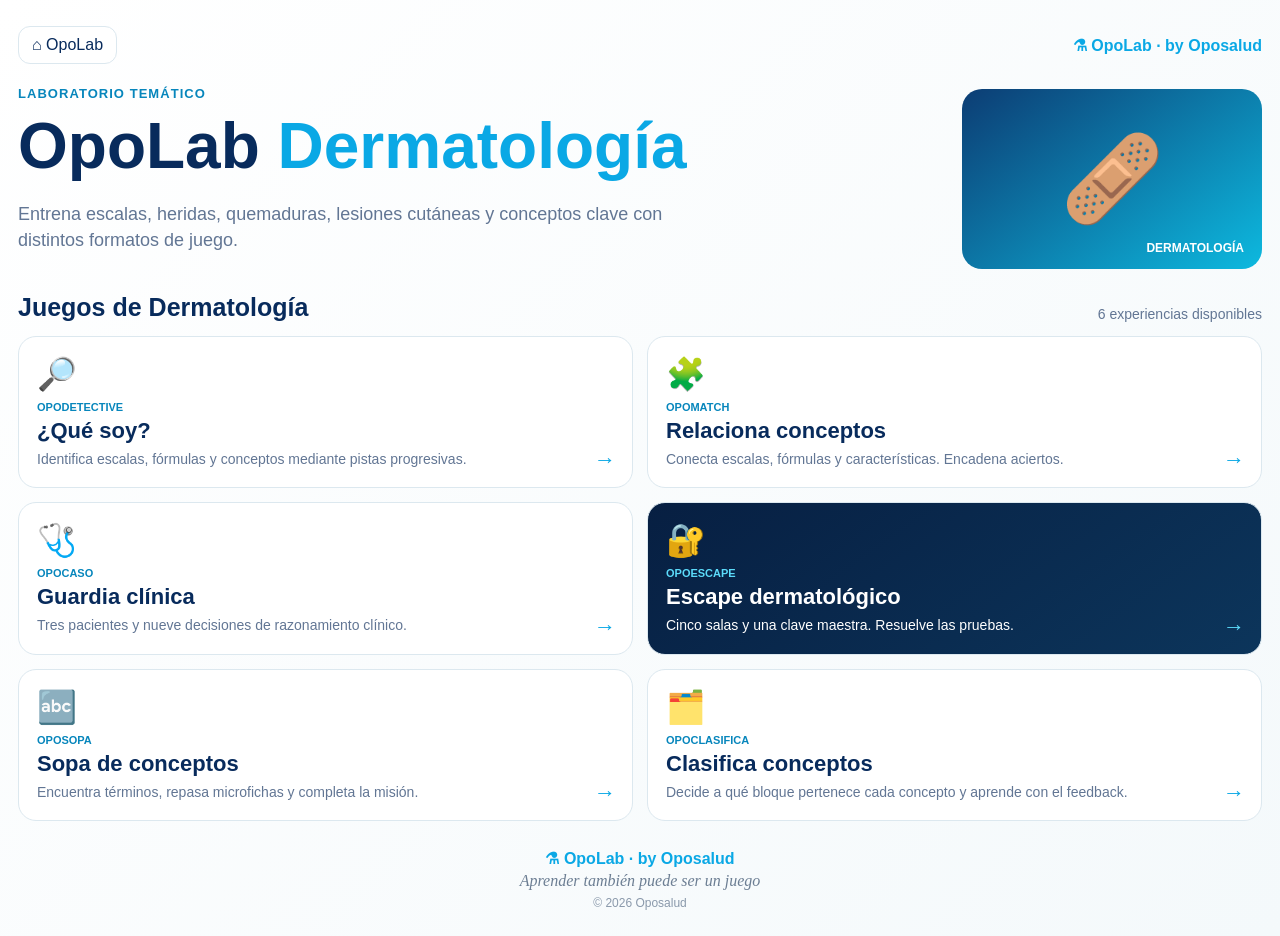
==== commit 71e051ba: "Replace OpoCruci with OpoClasifica in Dermatologia hub" ====
--- a/dermatologia/index.html
+++ b/dermatologia/index.html
@@ -1 +1 @@
-<!doctype html><html lang="es"><head><meta charset="utf-8"><meta name="viewport" content="width=device-width,initial-scale=1"><title>OpoLab Dermatología</title><style>:root{--n:#082b5c;--b:#0aa8e5;--m:#627694;--l:#dce8ef}*{box-sizing:border-box}body{margin:0;background:linear-gradient(135deg,#fff,#f4f9fb);font-family:Inter,"Segoe UI",Arial,sans-serif;color:var(--n)}.wrap{width:min(1280px,calc(100% - 36px));margin:auto;padding:26px 0}.topbar{display:flex;justify-content:space-between;align-items:center;margin-bottom:22px}.back{color:var(--n);text-decoration:none;background:#fff;border:1px solid var(--l);border-radius:12px;padding:9px 13px}.brand{color:var(--b);font-weight:900}.hero{display:grid;grid-template-columns:1fr 300px;gap:24px;align-items:center;margin-bottom:22px}.eyebrow{color:#0786bc;font-size:13px;font-weight:900;letter-spacing:.08em}.hero h1{font-size:clamp(42px,5vw,64px);margin:8px 0}.hero h1 span{color:var(--b)}.hero p{font-size:18px;line-height:1.45;color:var(--m);max-width:700px}.visual{height:180px;border-radius:20px;background:linear-gradient(145deg,#0c3d74,#0db9df);display:grid;place-items:center;font-size:84px;position:relative}.visual:after{content:'DERMATOLOGÍA';position:absolute;right:18px;bottom:14px;color:#fff;font-size:12px;font-weight:900}.sectionTitle{display:flex;justify-content:space-between;align-items:end;margin:14px 0}.sectionTitle h2{font-size:25px;margin:0}.sectionTitle span{color:var(--m);font-size:14px}.games{display:grid;grid-template-columns:repeat(2,minmax(0,1fr));gap:14px}.game{display:block;text-decoration:none;background:#fff;border:1px solid var(--l);border-radius:18px;padding:18px;min-height:150px;position:relative}.gameIcon{font-size:32px}.tag{display:block;margin-top:8px;color:#0786bc;font-size:11px;font-weight:900}.game h3{font-size:22px;margin:5px 0;color:var(--n)}.game p{color:var(--m);font-size:14px;line-height:1.45;margin:0;padding-right:24px}.arrow{position:absolute;right:16px;bottom:14px;color:var(--b);font-size:22px}.escape{background:linear-gradient(145deg,#071f42,#0c355b)}.escape h3,.escape p{color:#fff}.escape .tag,.escape .arrow{color:#5cdbfa}.foot{text-align:center;color:var(--b);font-weight:900;margin-top:28px}.foot em{display:block;color:#6c7e93;font-family:"Segoe Print","Comic Sans MS",cursive;font-weight:400;margin-top:4px}.copy{display:block;color:#8a99ab;font-size:12px;font-weight:500;margin-top:6px}@media(max-width:800px){.hero{grid-template-columns:1fr}.visual{height:130px}.games{grid-template-columns:1fr}}body.embedded .wrap{width:100%;max-width:none;padding:10px 12px}body.embedded .topbar{margin-bottom:10px}body.embedded .brand{display:none}body.embedded .hero{grid-template-columns:1fr 190px;gap:14px;margin-bottom:12px}body.embedded .hero h1{font-size:38px;margin:4px 0}body.embedded .hero p{font-size:14px;line-height:1.35;margin:4px 0}body.embedded .eyebrow{font-size:11px}body.embedded .visual{height:105px;font-size:50px;border-radius:14px}body.embedded .visual:after{font-size:10px;right:10px;bottom:8px}body.embedded .sectionTitle{margin:8px 0}body.embedded .sectionTitle h2{font-size:20px}body.embedded .games{gap:8px}body.embedded .game{min-height:118px;padding:12px;border-radius:14px}body.embedded .gameIcon{font-size:24px}body.embedded .tag{margin-top:5px;font-size:10px}body.embedded .game h3{font-size:18px;margin:3px 0}body.embedded .game p{font-size:12px;line-height:1.3}body.embedded .foot{margin-top:18px}</style></head><body><div class="wrap"><div class="topbar"><a class="back" href="../">⌂ OpoLab</a><div class="brand">⚗ OpoLab · by Oposalud</div></div><section class="hero"><div><div class="eyebrow">LABORATORIO TEMÁTICO</div><h1>OpoLab <span>Dermatología</span></h1><p>Entrena escalas, heridas, quemaduras, lesiones cutáneas y conceptos clave con distintos formatos de juego.</p></div><div class="visual">🩹</div></section><div class="sectionTitle"><h2>Juegos de Dermatología</h2><span>6 experiencias disponibles</span></div><section class="games"><a class="game" href="../juegos/opodetective-dermatologia/?v=c7fb593"><div class="gameIcon">🔎</div><span class="tag">OPODETECTIVE</span><h3>¿Qué soy?</h3><p>Identifica escalas, fórmulas y conceptos mediante pistas progresivas.</p><div class="arrow">→</div></a><a class="game" href="../juegos/opomatch-dermatologia/?v=20260904"><div class="gameIcon">🧩</div><span class="tag">OPOMATCH</span><h3>Relaciona conceptos</h3><p>Conecta escalas, fórmulas y características. Encadena aciertos.</p><div class="arrow">→</div></a><a class="game" href="../juegos/opocaso-dermatologia/?v=f59f9a9"><div class="gameIcon">🩺</div><span class="tag">OPOCASO</span><h3>Guardia clínica</h3><p>Tres pacientes y nueve decisiones de razonamiento clínico.</p><div class="arrow">→</div></a><a class="game escape" href="../juegos/opoescape-dermatologia/?v=a2d5cb7"><div class="gameIcon">🔐</div><span class="tag">OPOESCAPE</span><h3>Escape dermatológico</h3><p>Cinco salas y una clave maestra. Resuelve las pruebas.</p><div class="arrow">→</div></a><a class="game" href="../juegos/oposopa-dermatologia/?v=3f319b0"><div class="gameIcon">🔤</div><span class="tag">OPOSOPA</span><h3>Sopa de conceptos</h3><p>Encuentra términos clave y desbloquea una microficha docente con cada hallazgo.</p><div class="arrow">→</div></a><a class="game" href="../juegos/opocruci-dermatologia/?v=3252726"><div class="gameIcon">✏️</div><span class="tag">OPOCRUCI</span><h3>Crucigrama clínico</h3><p>Resuelve definiciones y completa los conceptos dermatológicos.</p><div class="arrow">→</div></a></section><div class="foot">⚗ OpoLab · by Oposalud<em>Aprender también puede ser un juego</em><span class="copy">© 2026 Oposalud</span></div></div><script>if(self!==top)document.body.classList.add('embedded')</script></body></html>+<!doctype html><html lang="es"><head><meta charset="utf-8"><meta name="viewport" content="width=device-width,initial-scale=1"><title>OpoLab Dermatología</title><style>:root{--n:#082b5c;--b:#0aa8e5;--m:#627694;--l:#dce8ef}*{box-sizing:border-box}body{margin:0;background:linear-gradient(135deg,#fff,#f4f9fb);font-family:Inter,"Segoe UI",Arial,sans-serif;color:var(--n)}.wrap{width:min(1280px,calc(100% - 36px));margin:auto;padding:26px 0}.topbar{display:flex;justify-content:space-between;align-items:center;margin-bottom:22px}.back{color:var(--n);text-decoration:none;background:#fff;border:1px solid var(--l);border-radius:12px;padding:9px 13px}.brand{color:var(--b);font-weight:900}.hero{display:grid;grid-template-columns:1fr 300px;gap:24px;align-items:center;margin-bottom:22px}.eyebrow{color:#0786bc;font-size:13px;font-weight:900;letter-spacing:.08em}.hero h1{font-size:clamp(42px,5vw,64px);margin:8px 0}.hero h1 span{color:var(--b)}.hero p{font-size:18px;line-height:1.45;color:var(--m);max-width:700px}.visual{height:180px;border-radius:20px;background:linear-gradient(145deg,#0c3d74,#0db9df);display:grid;place-items:center;font-size:84px;position:relative}.visual:after{content:'DERMATOLOGÍA';position:absolute;right:18px;bottom:14px;color:#fff;font-size:12px;font-weight:900}.sectionTitle{display:flex;justify-content:space-between;align-items:end;margin:14px 0}.sectionTitle h2{font-size:25px;margin:0}.sectionTitle span{color:var(--m);font-size:14px}.games{display:grid;grid-template-columns:repeat(2,minmax(0,1fr));gap:14px}.game{display:block;text-decoration:none;background:#fff;border:1px solid var(--l);border-radius:18px;padding:18px;min-height:150px;position:relative}.gameIcon{font-size:32px}.tag{display:block;margin-top:8px;color:#0786bc;font-size:11px;font-weight:900}.game h3{font-size:22px;margin:5px 0;color:var(--n)}.game p{color:var(--m);font-size:14px;line-height:1.45;margin:0;padding-right:24px}.arrow{position:absolute;right:16px;bottom:14px;color:var(--b);font-size:22px}.escape{background:linear-gradient(145deg,#071f42,#0c355b)}.escape h3,.escape p{color:#fff}.escape .tag,.escape .arrow{color:#5cdbfa}.foot{text-align:center;color:var(--b);font-weight:900;margin-top:28px}.foot em{display:block;color:#6c7e93;font-family:"Segoe Print","Comic Sans MS",cursive;font-weight:400;margin-top:4px}.copy{display:block;color:#8a99ab;font-size:12px;font-weight:500;margin-top:6px}@media(max-width:800px){.hero{grid-template-columns:1fr}.visual{height:130px}.games{grid-template-columns:1fr}}body.embedded .wrap{width:100%;max-width:none;padding:10px 12px}body.embedded .topbar{margin-bottom:10px}body.embedded .brand{display:none}body.embedded .hero{grid-template-columns:1fr 190px;gap:14px;margin-bottom:12px}body.embedded .hero h1{font-size:38px;margin:4px 0}body.embedded .hero p{font-size:14px;line-height:1.35;margin:4px 0}body.embedded .eyebrow{font-size:11px}body.embedded .visual{height:105px;font-size:50px;border-radius:14px}body.embedded .visual:after{font-size:10px;right:10px;bottom:8px}body.embedded .sectionTitle{margin:8px 0}body.embedded .sectionTitle h2{font-size:20px}body.embedded .games{gap:8px}body.embedded .game{min-height:118px;padding:12px;border-radius:14px}body.embedded .gameIcon{font-size:24px}body.embedded .tag{margin-top:5px;font-size:10px}body.embedded .game h3{font-size:18px;margin:3px 0}body.embedded .game p{font-size:12px;line-height:1.3}body.embedded .foot{margin-top:18px}</style></head><body><div class="wrap"><div class="topbar"><a class="back" href="../">⌂ OpoLab</a><div class="brand">⚗ OpoLab · by Oposalud</div></div><section class="hero"><div><div class="eyebrow">LABORATORIO TEMÁTICO</div><h1>OpoLab <span>Dermatología</span></h1><p>Entrena escalas, heridas, quemaduras, lesiones cutáneas y conceptos clave con distintos formatos de juego.</p></div><div class="visual">🩹</div></section><div class="sectionTitle"><h2>Juegos de Dermatología</h2><span>6 experiencias disponibles</span></div><section class="games"><a class="game" href="../juegos/opodetective-dermatologia/?v=c7fb593"><div class="gameIcon">🔎</div><span class="tag">OPODETECTIVE</span><h3>¿Qué soy?</h3><p>Identifica escalas, fórmulas y conceptos mediante pistas progresivas.</p><div class="arrow">→</div></a><a class="game" href="../juegos/opomatch-dermatologia/?v=20260904"><div class="gameIcon">🧩</div><span class="tag">OPOMATCH</span><h3>Relaciona conceptos</h3><p>Conecta escalas, fórmulas y características. Encadena aciertos.</p><div class="arrow">→</div></a><a class="game" href="../juegos/opocaso-dermatologia/?v=f59f9a9"><div class="gameIcon">🩺</div><span class="tag">OPOCASO</span><h3>Guardia clínica</h3><p>Tres pacientes y nueve decisiones de razonamiento clínico.</p><div class="arrow">→</div></a><a class="game escape" href="../juegos/opoescape-dermatologia/?v=a2d5cb7"><div class="gameIcon">🔐</div><span class="tag">OPOESCAPE</span><h3>Escape dermatológico</h3><p>Cinco salas y una clave maestra. Resuelve las pruebas.</p><div class="arrow">→</div></a><a class="game" href="../juegos/oposopa-dermatologia/?v=2d2df03"><div class="gameIcon">🔤</div><span class="tag">OPOSOPA</span><h3>Sopa de conceptos</h3><p>Encuentra términos, repasa microfichas y completa la misión.</p><div class="arrow">→</div></a><a class="game" href="../juegos/opoclasifica-dermatologia/?v=e6c7567"><div class="gameIcon">🗂️</div><span class="tag">OPOCLASIFICA</span><h3>Clasifica conceptos</h3><p>Decide a qué bloque pertenece cada concepto y aprende con el feedback.</p><div class="arrow">→</div></a></section><div class="foot">⚗ OpoLab · by Oposalud<em>Aprender también puede ser un juego</em><span class="copy">© 2026 Oposalud</span></div></div><script>if(self!==top)document.body.classList.add('embedded')</script></body></html>
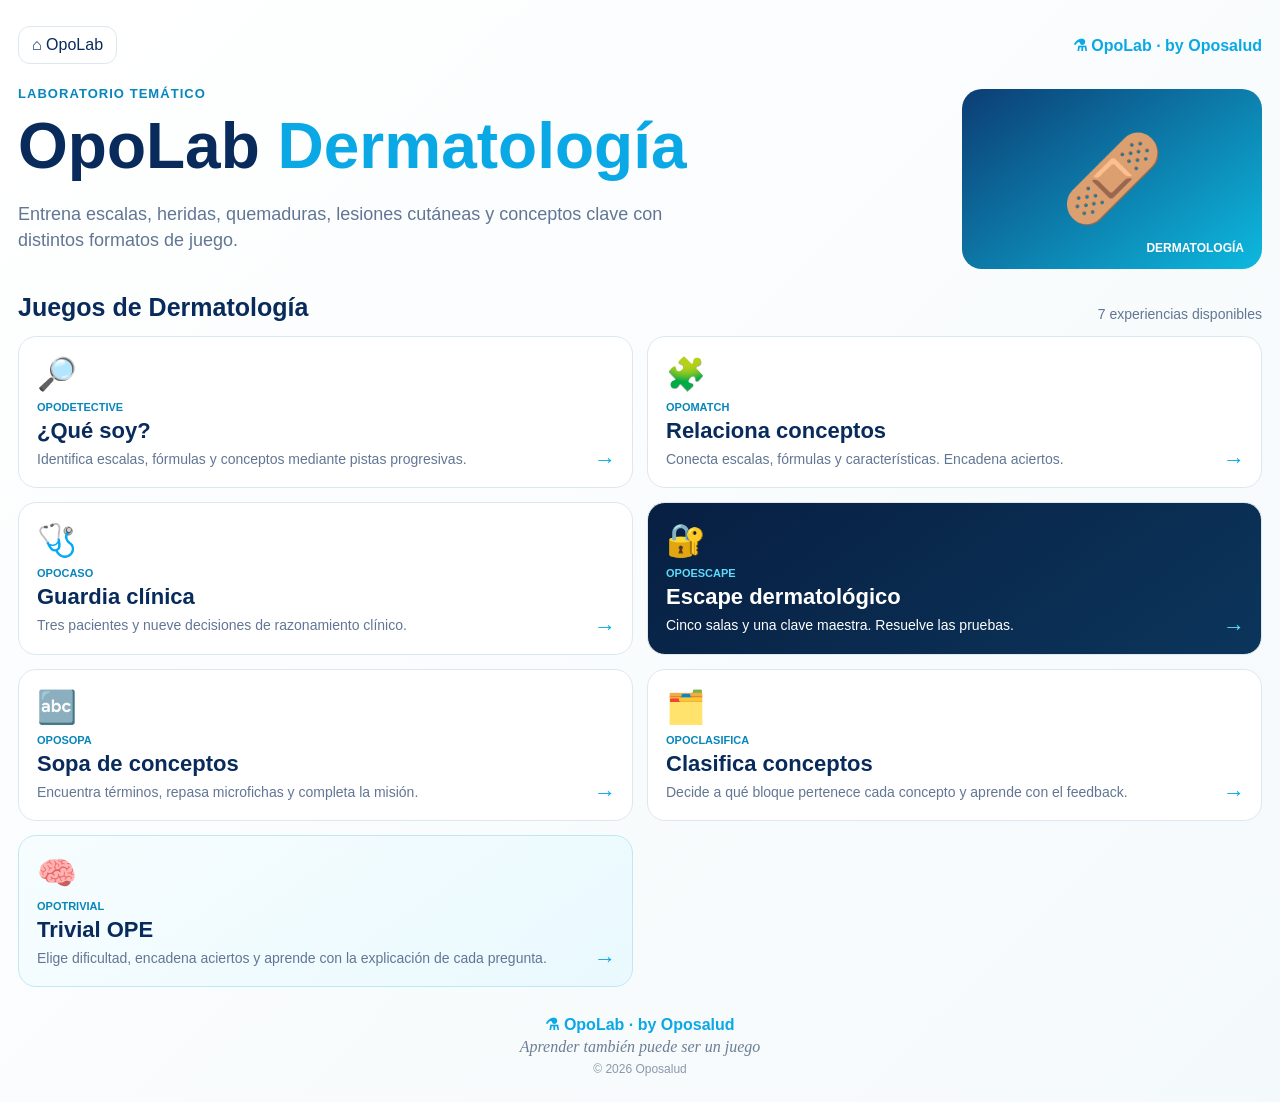
==== commit 0a5b3b9c: "Add OpoTrivial to Dermatologia hub" ====
--- a/dermatologia/index.html
+++ b/dermatologia/index.html
@@ -1 +1 @@
-<!doctype html><html lang="es"><head><meta charset="utf-8"><meta name="viewport" content="width=device-width,initial-scale=1"><title>OpoLab Dermatología</title><style>:root{--n:#082b5c;--b:#0aa8e5;--m:#627694;--l:#dce8ef}*{box-sizing:border-box}body{margin:0;background:linear-gradient(135deg,#fff,#f4f9fb);font-family:Inter,"Segoe UI",Arial,sans-serif;color:var(--n)}.wrap{width:min(1280px,calc(100% - 36px));margin:auto;padding:26px 0}.topbar{display:flex;justify-content:space-between;align-items:center;margin-bottom:22px}.back{color:var(--n);text-decoration:none;background:#fff;border:1px solid var(--l);border-radius:12px;padding:9px 13px}.brand{color:var(--b);font-weight:900}.hero{display:grid;grid-template-columns:1fr 300px;gap:24px;align-items:center;margin-bottom:22px}.eyebrow{color:#0786bc;font-size:13px;font-weight:900;letter-spacing:.08em}.hero h1{font-size:clamp(42px,5vw,64px);margin:8px 0}.hero h1 span{color:var(--b)}.hero p{font-size:18px;line-height:1.45;color:var(--m);max-width:700px}.visual{height:180px;border-radius:20px;background:linear-gradient(145deg,#0c3d74,#0db9df);display:grid;place-items:center;font-size:84px;position:relative}.visual:after{content:'DERMATOLOGÍA';position:absolute;right:18px;bottom:14px;color:#fff;font-size:12px;font-weight:900}.sectionTitle{display:flex;justify-content:space-between;align-items:end;margin:14px 0}.sectionTitle h2{font-size:25px;margin:0}.sectionTitle span{color:var(--m);font-size:14px}.games{display:grid;grid-template-columns:repeat(2,minmax(0,1fr));gap:14px}.game{display:block;text-decoration:none;background:#fff;border:1px solid var(--l);border-radius:18px;padding:18px;min-height:150px;position:relative}.gameIcon{font-size:32px}.tag{display:block;margin-top:8px;color:#0786bc;font-size:11px;font-weight:900}.game h3{font-size:22px;margin:5px 0;color:var(--n)}.game p{color:var(--m);font-size:14px;line-height:1.45;margin:0;padding-right:24px}.arrow{position:absolute;right:16px;bottom:14px;color:var(--b);font-size:22px}.escape{background:linear-gradient(145deg,#071f42,#0c355b)}.escape h3,.escape p{color:#fff}.escape .tag,.escape .arrow{color:#5cdbfa}.foot{text-align:center;color:var(--b);font-weight:900;margin-top:28px}.foot em{display:block;color:#6c7e93;font-family:"Segoe Print","Comic Sans MS",cursive;font-weight:400;margin-top:4px}.copy{display:block;color:#8a99ab;font-size:12px;font-weight:500;margin-top:6px}@media(max-width:800px){.hero{grid-template-columns:1fr}.visual{height:130px}.games{grid-template-columns:1fr}}body.embedded .wrap{width:100%;max-width:none;padding:10px 12px}body.embedded .topbar{margin-bottom:10px}body.embedded .brand{display:none}body.embedded .hero{grid-template-columns:1fr 190px;gap:14px;margin-bottom:12px}body.embedded .hero h1{font-size:38px;margin:4px 0}body.embedded .hero p{font-size:14px;line-height:1.35;margin:4px 0}body.embedded .eyebrow{font-size:11px}body.embedded .visual{height:105px;font-size:50px;border-radius:14px}body.embedded .visual:after{font-size:10px;right:10px;bottom:8px}body.embedded .sectionTitle{margin:8px 0}body.embedded .sectionTitle h2{font-size:20px}body.embedded .games{gap:8px}body.embedded .game{min-height:118px;padding:12px;border-radius:14px}body.embedded .gameIcon{font-size:24px}body.embedded .tag{margin-top:5px;font-size:10px}body.embedded .game h3{font-size:18px;margin:3px 0}body.embedded .game p{font-size:12px;line-height:1.3}body.embedded .foot{margin-top:18px}</style></head><body><div class="wrap"><div class="topbar"><a class="back" href="../">⌂ OpoLab</a><div class="brand">⚗ OpoLab · by Oposalud</div></div><section class="hero"><div><div class="eyebrow">LABORATORIO TEMÁTICO</div><h1>OpoLab <span>Dermatología</span></h1><p>Entrena escalas, heridas, quemaduras, lesiones cutáneas y conceptos clave con distintos formatos de juego.</p></div><div class="visual">🩹</div></section><div class="sectionTitle"><h2>Juegos de Dermatología</h2><span>6 experiencias disponibles</span></div><section class="games"><a class="game" href="../juegos/opodetective-dermatologia/?v=c7fb593"><div class="gameIcon">🔎</div><span class="tag">OPODETECTIVE</span><h3>¿Qué soy?</h3><p>Identifica escalas, fórmulas y conceptos mediante pistas progresivas.</p><div class="arrow">→</div></a><a class="game" href="../juegos/opomatch-dermatologia/?v=20260904"><div class="gameIcon">🧩</div><span class="tag">OPOMATCH</span><h3>Relaciona conceptos</h3><p>Conecta escalas, fórmulas y características. Encadena aciertos.</p><div class="arrow">→</div></a><a class="game" href="../juegos/opocaso-dermatologia/?v=f59f9a9"><div class="gameIcon">🩺</div><span class="tag">OPOCASO</span><h3>Guardia clínica</h3><p>Tres pacientes y nueve decisiones de razonamiento clínico.</p><div class="arrow">→</div></a><a class="game escape" href="../juegos/opoescape-dermatologia/?v=a2d5cb7"><div class="gameIcon">🔐</div><span class="tag">OPOESCAPE</span><h3>Escape dermatológico</h3><p>Cinco salas y una clave maestra. Resuelve las pruebas.</p><div class="arrow">→</div></a><a class="game" href="../juegos/oposopa-dermatologia/?v=2d2df03"><div class="gameIcon">🔤</div><span class="tag">OPOSOPA</span><h3>Sopa de conceptos</h3><p>Encuentra términos, repasa microfichas y completa la misión.</p><div class="arrow">→</div></a><a class="game" href="../juegos/opoclasifica-dermatologia/?v=e6c7567"><div class="gameIcon">🗂️</div><span class="tag">OPOCLASIFICA</span><h3>Clasifica conceptos</h3><p>Decide a qué bloque pertenece cada concepto y aprende con el feedback.</p><div class="arrow">→</div></a></section><div class="foot">⚗ OpoLab · by Oposalud<em>Aprender también puede ser un juego</em><span class="copy">© 2026 Oposalud</span></div></div><script>if(self!==top)document.body.classList.add('embedded')</script></body></html>+<!doctype html><html lang="es"><head><meta charset="utf-8"><meta name="viewport" content="width=device-width,initial-scale=1"><title>OpoLab Dermatología</title><style>:root{--n:#082b5c;--b:#0aa8e5;--m:#627694;--l:#dce8ef}*{box-sizing:border-box}body{margin:0;background:linear-gradient(135deg,#fff,#f4f9fb);font-family:Inter,"Segoe UI",Arial,sans-serif;color:var(--n)}.wrap{width:min(1280px,calc(100% - 36px));margin:auto;padding:26px 0}.topbar{display:flex;justify-content:space-between;align-items:center;margin-bottom:22px}.back{color:var(--n);text-decoration:none;background:#fff;border:1px solid var(--l);border-radius:12px;padding:9px 13px}.brand{color:var(--b);font-weight:900}.hero{display:grid;grid-template-columns:1fr 300px;gap:24px;align-items:center;margin-bottom:22px}.eyebrow{color:#0786bc;font-size:13px;font-weight:900;letter-spacing:.08em}.hero h1{font-size:clamp(42px,5vw,64px);margin:8px 0}.hero h1 span{color:var(--b)}.hero p{font-size:18px;line-height:1.45;color:var(--m);max-width:700px}.visual{height:180px;border-radius:20px;background:linear-gradient(145deg,#0c3d74,#0db9df);display:grid;place-items:center;font-size:84px;position:relative}.visual:after{content:'DERMATOLOGÍA';position:absolute;right:18px;bottom:14px;color:#fff;font-size:12px;font-weight:900}.sectionTitle{display:flex;justify-content:space-between;align-items:end;margin:14px 0}.sectionTitle h2{font-size:25px;margin:0}.sectionTitle span{color:var(--m);font-size:14px}.games{display:grid;grid-template-columns:repeat(2,minmax(0,1fr));gap:14px}.game{display:block;text-decoration:none;background:#fff;border:1px solid var(--l);border-radius:18px;padding:18px;min-height:150px;position:relative}.gameIcon{font-size:32px}.tag{display:block;margin-top:8px;color:#0786bc;font-size:11px;font-weight:900}.game h3{font-size:22px;margin:5px 0;color:var(--n)}.game p{color:var(--m);font-size:14px;line-height:1.45;margin:0;padding-right:24px}.arrow{position:absolute;right:16px;bottom:14px;color:var(--b);font-size:22px}.escape{background:linear-gradient(145deg,#071f42,#0c355b)}.escape h3,.escape p{color:#fff}.escape .tag,.escape .arrow{color:#5cdbfa}.trivial{background:linear-gradient(145deg,#f7fdff,#e9f9fe);border-color:#bfe8f5}.foot{text-align:center;color:var(--b);font-weight:900;margin-top:28px}.foot em{display:block;color:#6c7e93;font-family:"Segoe Print","Comic Sans MS",cursive;font-weight:400;margin-top:4px}.copy{display:block;color:#8a99ab;font-size:12px;font-weight:500;margin-top:6px}@media(max-width:800px){.hero{grid-template-columns:1fr}.visual{height:130px}.games{grid-template-columns:1fr}}body.embedded .wrap{width:100%;max-width:none;padding:10px 12px}body.embedded .topbar{margin-bottom:10px}body.embedded .brand{display:none}body.embedded .hero{grid-template-columns:1fr 190px;gap:14px;margin-bottom:12px}body.embedded .hero h1{font-size:38px;margin:4px 0}body.embedded .hero p{font-size:14px;line-height:1.35;margin:4px 0}body.embedded .eyebrow{font-size:11px}body.embedded .visual{height:105px;font-size:50px;border-radius:14px}body.embedded .visual:after{font-size:10px;right:10px;bottom:8px}body.embedded .sectionTitle{margin:8px 0}body.embedded .sectionTitle h2{font-size:20px}body.embedded .games{gap:8px}body.embedded .game{min-height:118px;padding:12px;border-radius:14px}body.embedded .gameIcon{font-size:24px}body.embedded .tag{margin-top:5px;font-size:10px}body.embedded .game h3{font-size:18px;margin:3px 0}body.embedded .game p{font-size:12px;line-height:1.3}body.embedded .foot{margin-top:18px}</style></head><body><div class="wrap"><div class="topbar"><a class="back" href="../">⌂ OpoLab</a><div class="brand">⚗ OpoLab · by Oposalud</div></div><section class="hero"><div><div class="eyebrow">LABORATORIO TEMÁTICO</div><h1>OpoLab <span>Dermatología</span></h1><p>Entrena escalas, heridas, quemaduras, lesiones cutáneas y conceptos clave con distintos formatos de juego.</p></div><div class="visual">🩹</div></section><div class="sectionTitle"><h2>Juegos de Dermatología</h2><span>7 experiencias disponibles</span></div><section class="games"><a class="game" href="../juegos/opodetective-dermatologia/?v=c7fb593"><div class="gameIcon">🔎</div><span class="tag">OPODETECTIVE</span><h3>¿Qué soy?</h3><p>Identifica escalas, fórmulas y conceptos mediante pistas progresivas.</p><div class="arrow">→</div></a><a class="game" href="../juegos/opomatch-dermatologia/?v=20260904"><div class="gameIcon">🧩</div><span class="tag">OPOMATCH</span><h3>Relaciona conceptos</h3><p>Conecta escalas, fórmulas y características. Encadena aciertos.</p><div class="arrow">→</div></a><a class="game" href="../juegos/opocaso-dermatologia/?v=f59f9a9"><div class="gameIcon">🩺</div><span class="tag">OPOCASO</span><h3>Guardia clínica</h3><p>Tres pacientes y nueve decisiones de razonamiento clínico.</p><div class="arrow">→</div></a><a class="game escape" href="../juegos/opoescape-dermatologia/?v=a2d5cb7"><div class="gameIcon">🔐</div><span class="tag">OPOESCAPE</span><h3>Escape dermatológico</h3><p>Cinco salas y una clave maestra. Resuelve las pruebas.</p><div class="arrow">→</div></a><a class="game" href="../juegos/oposopa-dermatologia/?v=2d2df03"><div class="gameIcon">🔤</div><span class="tag">OPOSOPA</span><h3>Sopa de conceptos</h3><p>Encuentra términos, repasa microfichas y completa la misión.</p><div class="arrow">→</div></a><a class="game" href="../juegos/opoclasifica-dermatologia/?v=1747cb3"><div class="gameIcon">🗂️</div><span class="tag">OPOCLASIFICA</span><h3>Clasifica conceptos</h3><p>Decide a qué bloque pertenece cada concepto y aprende con el feedback.</p><div class="arrow">→</div></a><a class="game trivial" href="../juegos/opotrivial-dermatologia/?v=0fa29e4"><div class="gameIcon">🧠</div><span class="tag">OPOTRIVIAL</span><h3>Trivial OPE</h3><p>Elige dificultad, encadena aciertos y aprende con la explicación de cada pregunta.</p><div class="arrow">→</div></a></section><div class="foot">⚗ OpoLab · by Oposalud<em>Aprender también puede ser un juego</em><span class="copy">© 2026 Oposalud</span></div></div><script>if(self!==top)document.body.classList.add('embedded')</script></body></html>
